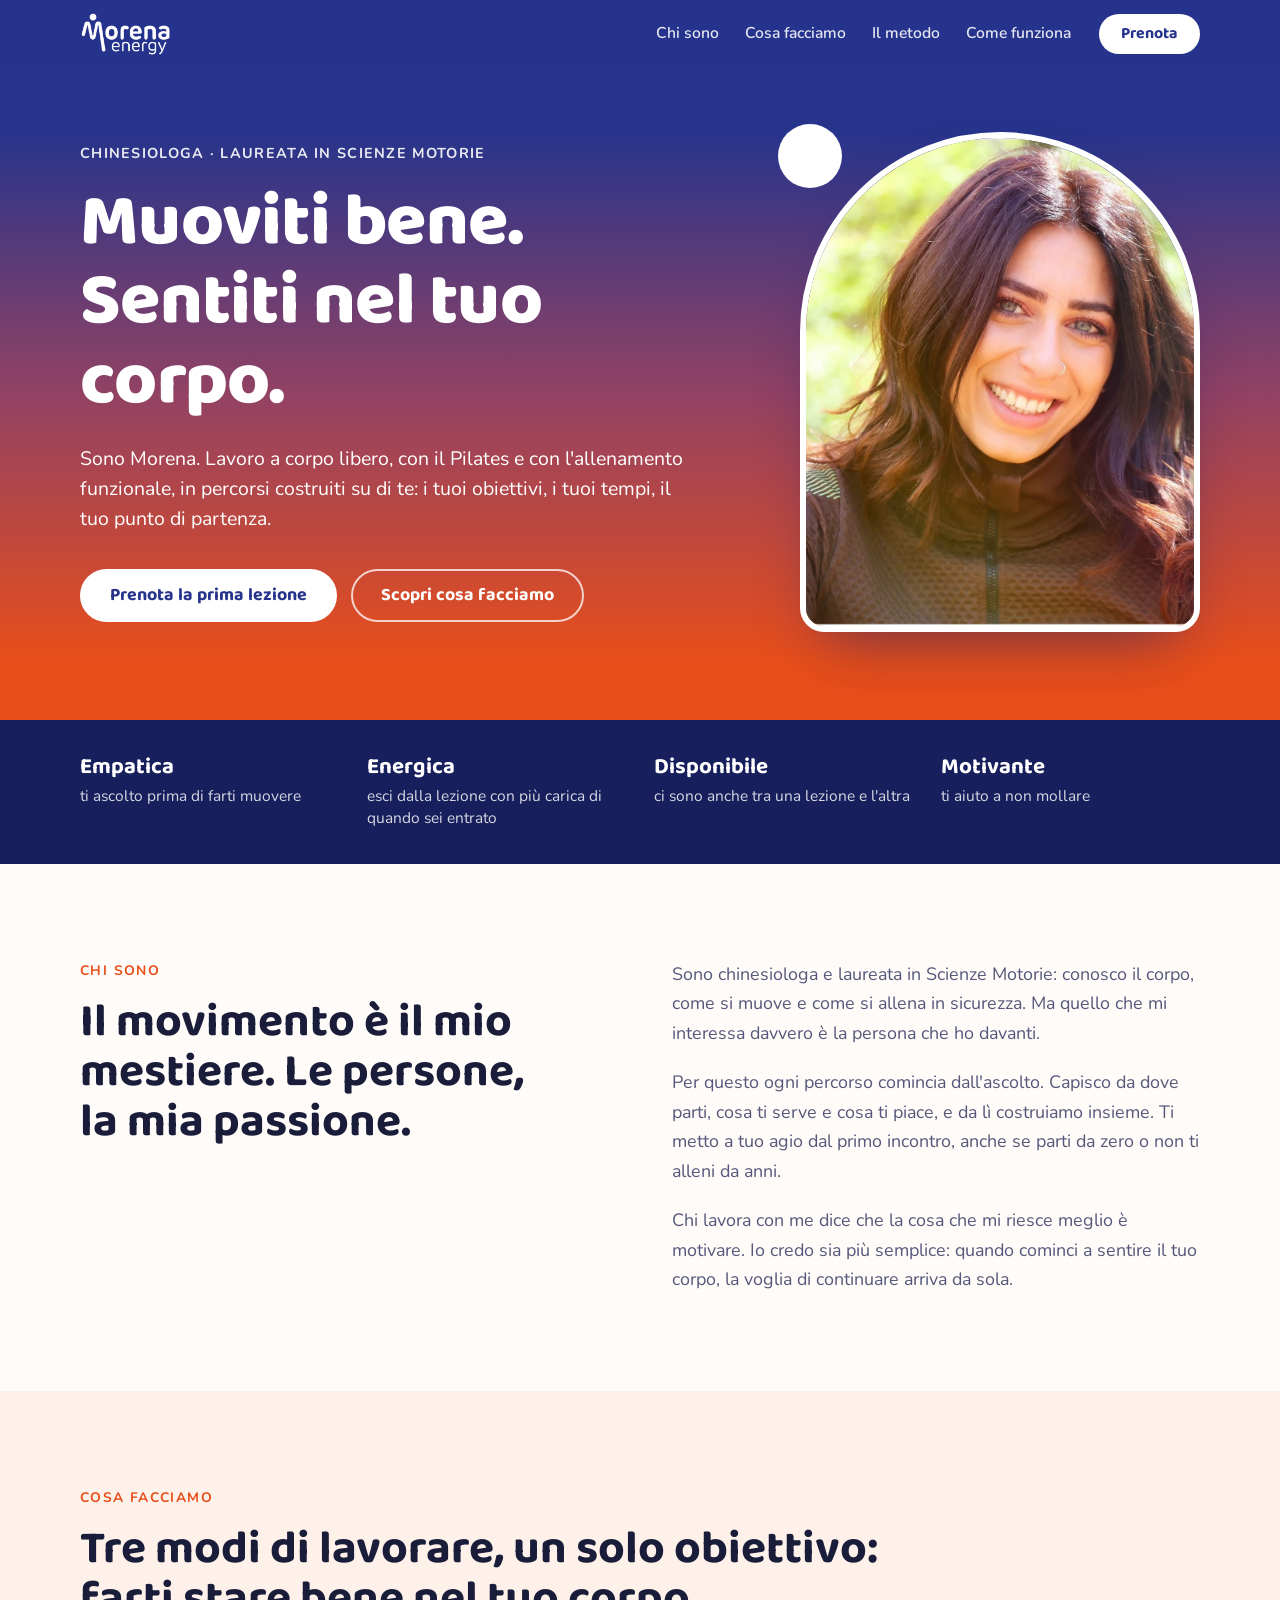
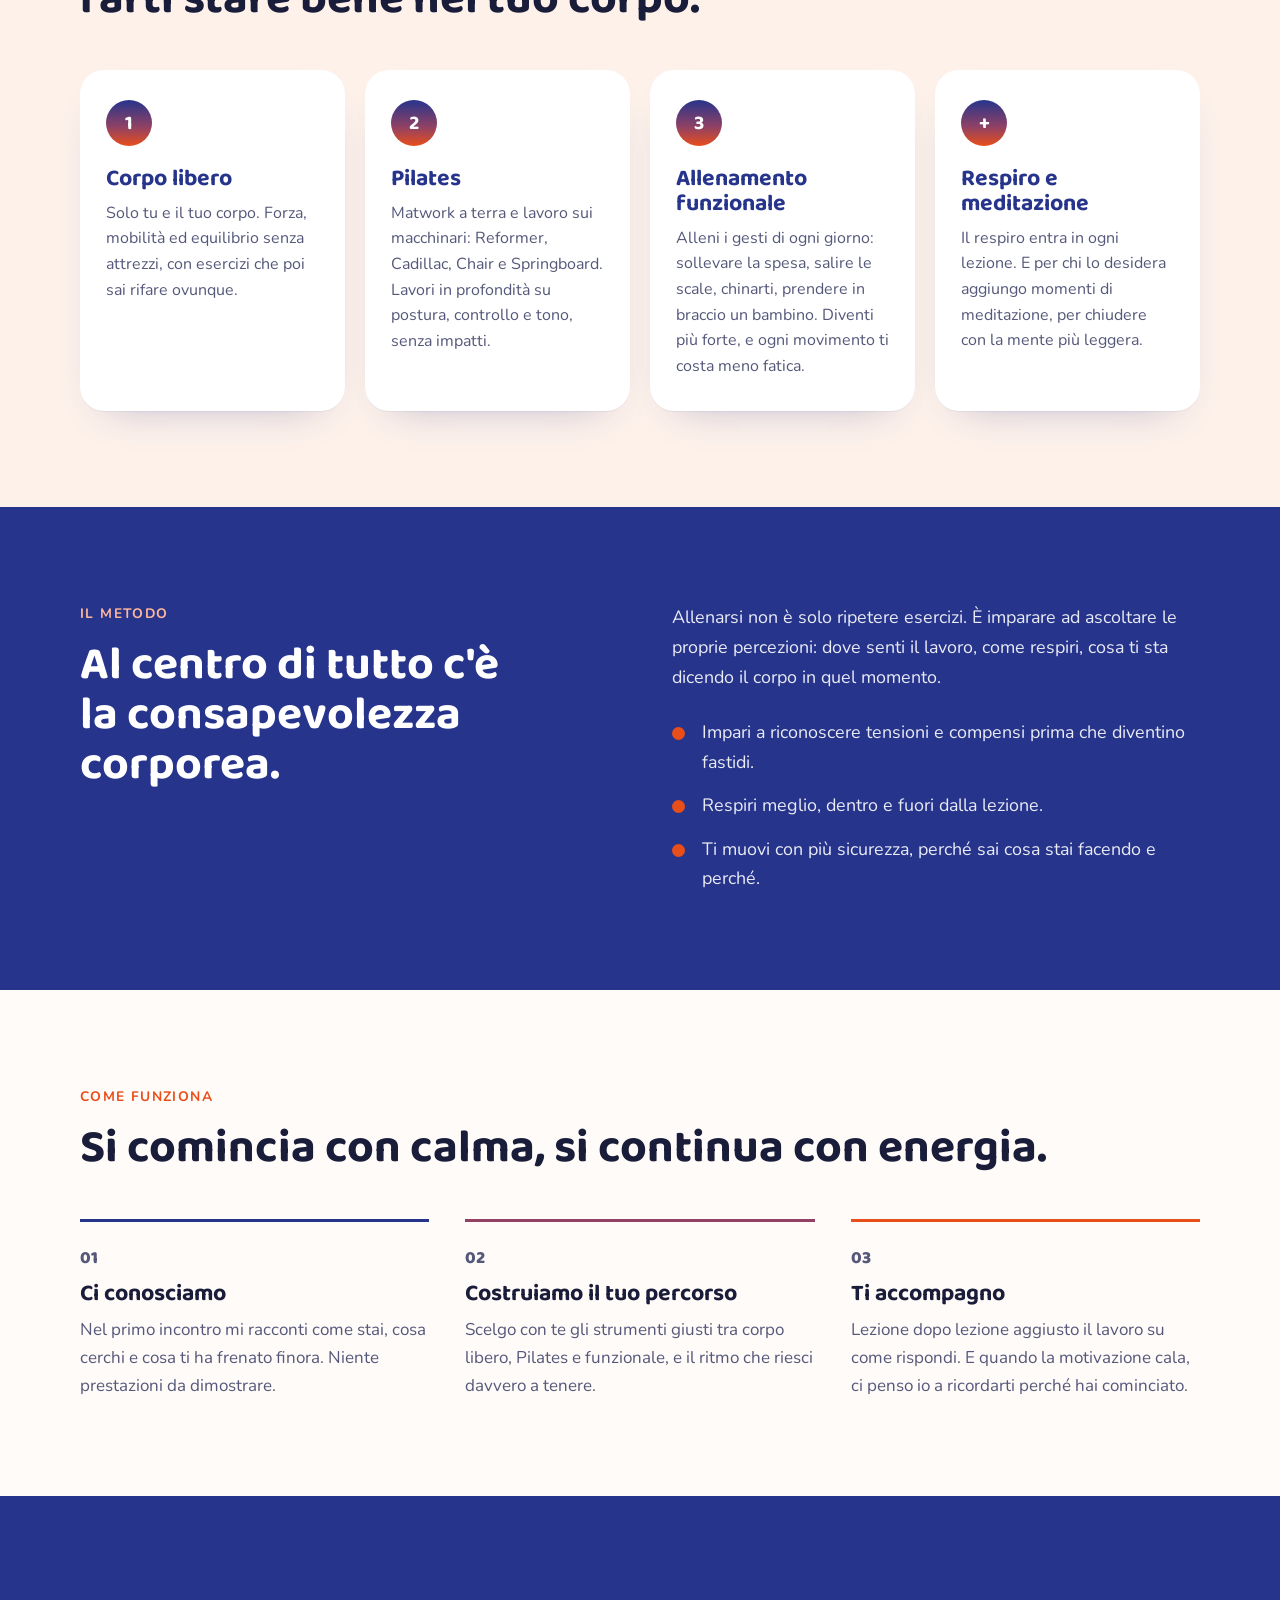
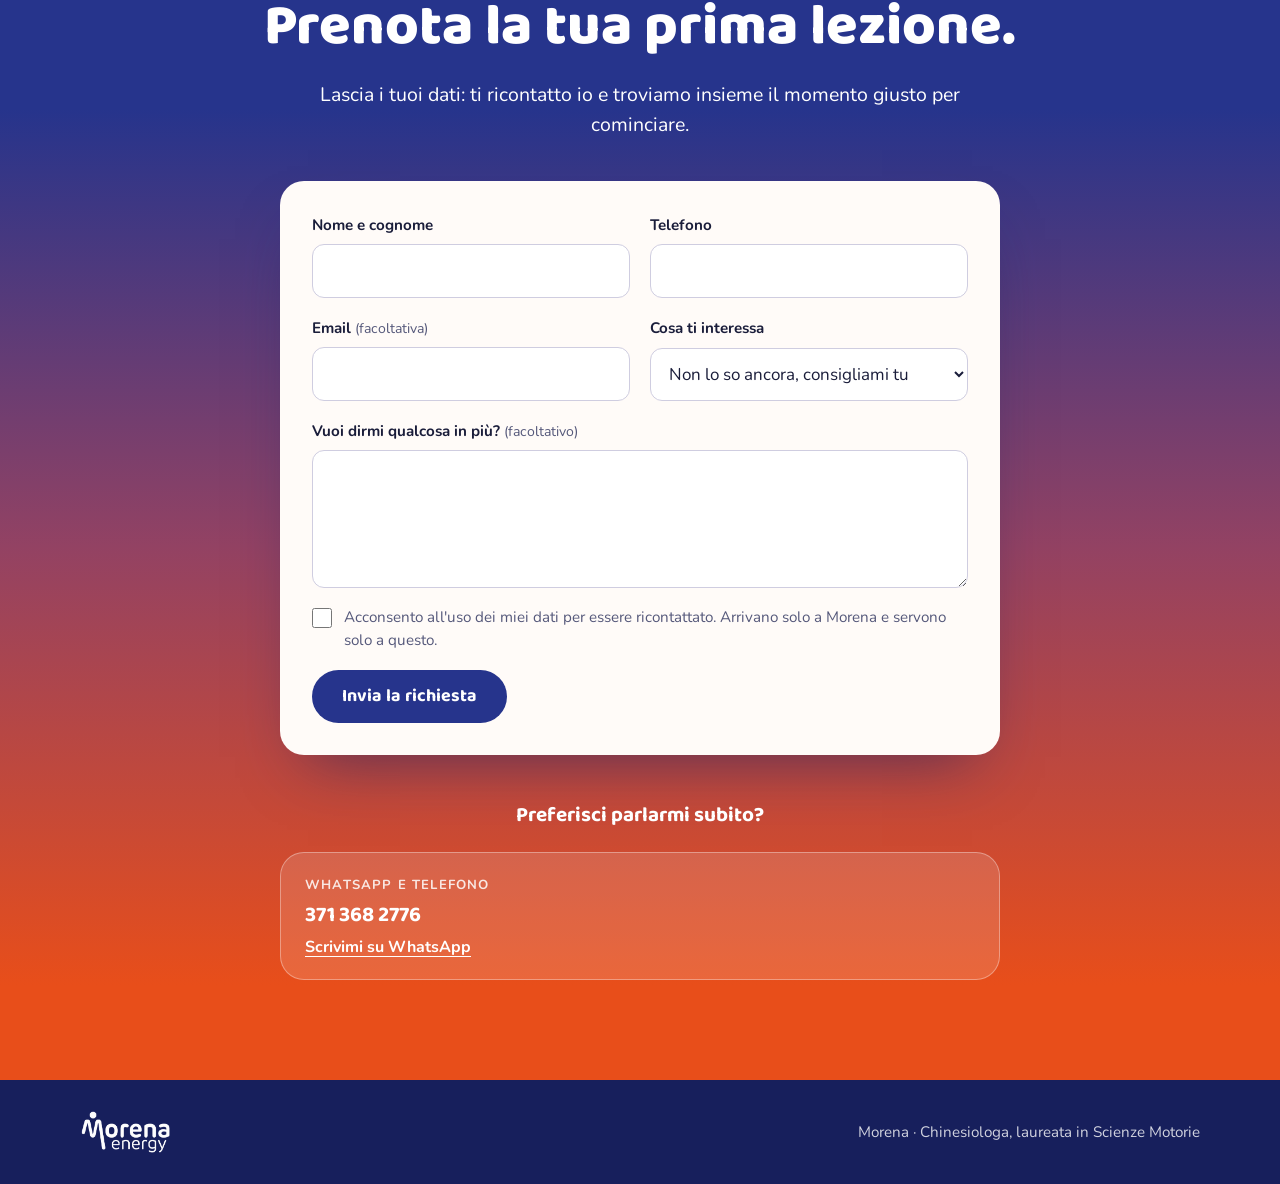
==== index.html @ 2fd93666 "Prima versione del sito Morena Energy Pagina unica con i colori del logo, modulo di contatto via For" ====
<!doctype html>
<html lang="it">
<head>
<meta charset="utf-8">
<meta name="viewport" content="width=device-width, initial-scale=1">
<title>Morena Energy · Chinesiologa: corpo libero, Pilates, funzionale</title>
<meta name="description" content="Morena, chinesiologa laureata in Scienze Motorie. Corpo libero, Pilates e allenamento funzionale in percorsi su misura, con al centro la consapevolezza corporea.">
<meta property="og:title" content="Morena Energy · Chinesiologa">
<meta property="og:description" content="Corpo libero, Pilates e allenamento funzionale. Percorsi costruiti su di te, con al centro la consapevolezza corporea.">
<meta property="og:image" content="https://davidemcb.github.io/morena-energy/img/logo-quadrato.jpg">
<meta property="og:url" content="https://davidemcb.github.io/morena-energy/">
<link rel="canonical" href="https://davidemcb.github.io/morena-energy/">
<meta property="og:type" content="website">
<meta name="theme-color" content="#26348C">
<link rel="icon" type="image/png" href="img/icona.png">
<link rel="apple-touch-icon" href="img/icona.png">
<link rel="preconnect" href="https://fonts.googleapis.com">
<link rel="preconnect" href="https://fonts.gstatic.com" crossorigin>
<link href="https://fonts.googleapis.com/css2?family=Baloo+2:wght@500;600;700;800&family=Nunito:wght@400;600;700&display=swap" rel="stylesheet">
<link rel="stylesheet" href="stile.css">
</head>
<body>

<header class="testata">
  <div class="contenitore testata-riga">
    <a href="#inizio" class="marchio" aria-label="Morena Energy, torna all'inizio">
      <img src="img/logo-bianco.png" alt="Morena Energy" width="642" height="309">
    </a>
    <nav class="menu" aria-label="Sezioni del sito">
      <a href="#chi-sono">Chi sono</a>
      <a href="#cosa-facciamo">Cosa facciamo</a>
      <a href="#consapevolezza">Il metodo</a>
      <a href="#come-funziona">Come funziona</a>
    </nav>
    <a href="#contatti" class="bottone bottone-chiaro bottone-piccolo">Prenota</a>
  </div>
</header>

<main id="inizio">

  <section class="apertura">
    <div class="contenitore apertura-griglia">
      <div class="apertura-testo">
        <p class="occhiello">Chinesiologa · Laureata in Scienze Motorie</p>
        <h1>Muoviti bene.<br>Sentiti nel tuo corpo.</h1>
        <p class="sommario">Sono Morena. Lavoro a corpo libero, con il Pilates e con l'allenamento funzionale, in percorsi costruiti su di te: i tuoi obiettivi, i tuoi tempi, il tuo punto di partenza.</p>
        <div class="azioni">
          <a href="#contatti" class="bottone bottone-chiaro">Prenota la prima lezione</a>
          <a href="#cosa-facciamo" class="bottone bottone-contorno">Scopri cosa facciamo</a>
        </div>
      </div>
      <div class="apertura-foto">
        <span class="pallino" aria-hidden="true"></span>
        <img src="img/morena.jpg" alt="Morena, chinesiologa, sorride all'aperto" width="1000" height="1258">
      </div>
    </div>
  </section>

  <section class="qualita" aria-label="Come lavora Morena">
    <div class="contenitore">
      <ul>
        <li><strong>Empatica</strong><span>ti ascolto prima di farti muovere</span></li>
        <li><strong>Energica</strong><span>esci dalla lezione con più carica di quando sei entrato</span></li>
        <li><strong>Disponibile</strong><span>ci sono anche tra una lezione e l'altra</span></li>
        <li><strong>Motivante</strong><span>ti aiuto a non mollare</span></li>
      </ul>
    </div>
  </section>

  <section class="sezione" id="chi-sono">
    <div class="contenitore due-colonne">
      <div>
        <p class="etichetta">Chi sono</p>
        <h2>Il movimento è il mio mestiere. Le persone, la mia passione.</h2>
      </div>
      <div class="prosa">
        <p>Sono chinesiologa e laureata in Scienze Motorie: conosco il corpo, come si muove e come si allena in sicurezza. Ma quello che mi interessa davvero è la persona che ho davanti.</p>
        <p>Per questo ogni percorso comincia dall'ascolto. Capisco da dove parti, cosa ti serve e cosa ti piace, e da lì costruiamo insieme. Ti metto a tuo agio dal primo incontro, anche se parti da zero o non ti alleni da anni.</p>
        <p>Chi lavora con me dice che la cosa che mi riesce meglio è motivare. Io credo sia più semplice: quando cominci a sentire il tuo corpo, la voglia di continuare arriva da sola.</p>
      </div>
    </div>
  </section>

  <section class="sezione sezione-tinta" id="cosa-facciamo">
    <div class="contenitore">
      <p class="etichetta">Cosa facciamo</p>
      <h2 class="titolo-stretto">Tre modi di lavorare, un solo obiettivo: farti stare bene nel tuo corpo.</h2>
      <div class="schede">
        <article class="scheda">
          <span class="numero" aria-hidden="true">1</span>
          <h3>Corpo libero</h3>
          <p>Solo tu e il tuo corpo. Forza, mobilità ed equilibrio senza attrezzi, con esercizi che poi sai rifare ovunque.</p>
        </article>
        <article class="scheda">
          <span class="numero" aria-hidden="true">2</span>
          <h3>Pilates</h3>
          <p>Matwork a terra e lavoro sui macchinari: Reformer, Cadillac, Chair e Springboard. Lavori in profondità su postura, controllo e tono, senza impatti.</p>
        </article>
        <article class="scheda">
          <span class="numero" aria-hidden="true">3</span>
          <h3>Allenamento funzionale</h3>
          <p>Alleni i gesti di ogni giorno: sollevare la spesa, salire le scale, chinarti, prendere in braccio un bambino. Diventi più forte, e ogni movimento ti costa meno fatica.</p>
        </article>
        <article class="scheda">
          <span class="numero" aria-hidden="true">+</span>
          <h3>Respiro e meditazione</h3>
          <p>Il respiro entra in ogni lezione. E per chi lo desidera aggiungo momenti di meditazione, per chiudere con la mente più leggera.</p>
        </article>
      </div>
    </div>
  </section>

  <section class="sezione sezione-blu" id="consapevolezza">
    <div class="contenitore due-colonne">
      <div>
        <p class="etichetta">Il metodo</p>
        <h2>Al centro di tutto c'è la consapevolezza corporea.</h2>
      </div>
      <div class="prosa">
        <p>Allenarsi non è solo ripetere esercizi. È imparare ad ascoltare le proprie percezioni: dove senti il lavoro, come respiri, cosa ti sta dicendo il corpo in quel momento.</p>
        <ul class="punti">
          <li>Impari a riconoscere tensioni e compensi prima che diventino fastidi.</li>
          <li>Respiri meglio, dentro e fuori dalla lezione.</li>
          <li>Ti muovi con più sicurezza, perché sai cosa stai facendo e perché.</li>
        </ul>
      </div>
    </div>
  </section>

  <section class="sezione" id="come-funziona">
    <div class="contenitore">
      <p class="etichetta">Come funziona</p>
      <h2 class="titolo-stretto">Si comincia con calma, si continua con energia.</h2>
      <ol class="passi">
        <li>
          <h3>Ci conosciamo</h3>
          <p>Nel primo incontro mi racconti come stai, cosa cerchi e cosa ti ha frenato finora. Niente prestazioni da dimostrare.</p>
        </li>
        <li>
          <h3>Costruiamo il tuo percorso</h3>
          <p>Scelgo con te gli strumenti giusti tra corpo libero, Pilates e funzionale, e il ritmo che riesci davvero a tenere.</p>
        </li>
        <li>
          <h3>Ti accompagno</h3>
          <p>Lezione dopo lezione aggiusto il lavoro su come rispondi. E quando la motivazione cala, ci penso io a ricordarti perché hai cominciato.</p>
        </li>
      </ol>
    </div>
  </section>

  <section class="chiusura" id="contatti">
    <div class="contenitore">
      <h2>Prenota la tua prima lezione.</h2>
      <p class="sommario">Lascia i tuoi dati: ti ricontatto io e troviamo insieme il momento giusto per cominciare.</p>

      <!-- Il modulo arriva per email a Morena tramite FormSubmit (formsubmit.co) -->
      <form class="modulo" id="modulo-contatto" action="https://formsubmit.co/morena.anastasi2.95@gmail.com" method="POST">
        <input type="hidden" name="_subject" value="Nuova richiesta dal sito Morena Energy">
        <input type="hidden" name="_template" value="table">
        <input type="text" name="_honey" id="campo-honey" tabindex="-1" autocomplete="off" hidden>
        <div class="campo">
          <label for="campo-nome">Nome e cognome</label>
          <input type="text" id="campo-nome" name="Nome" autocomplete="name" required>
        </div>
        <div class="campo">
          <label for="campo-telefono">Telefono</label>
          <input type="tel" id="campo-telefono" name="Telefono" autocomplete="tel" inputmode="tel" required>
        </div>
        <div class="campo">
          <label for="campo-email">Email <small>(facoltativa)</small></label>
          <input type="email" id="campo-email" name="email" autocomplete="email">
        </div>
        <div class="campo">
          <label for="campo-interesse">Cosa ti interessa</label>
          <select id="campo-interesse" name="Interesse">
            <option>Non lo so ancora, consigliami tu</option>
            <option>Corpo libero</option>
            <option>Pilates</option>
            <option>Allenamento funzionale</option>
            <option>Respiro e meditazione</option>
          </select>
        </div>
        <div class="campo campo-largo">
          <label for="campo-messaggio">Vuoi dirmi qualcosa in più? <small>(facoltativo)</small></label>
          <textarea id="campo-messaggio" name="Messaggio" rows="4"></textarea>
        </div>
        <label class="consenso campo-largo" for="campo-consenso">
          <input type="checkbox" id="campo-consenso" name="Consenso" value="Sì" required>
          <span>Acconsento all'uso dei miei dati per essere ricontattato. Arrivano solo a Morena e servono solo a questo.</span>
        </label>
        <div class="campo-largo modulo-invio">
          <button type="submit" class="bottone bottone-pieno" id="modulo-bottone">Invia la richiesta</button>
          <p class="modulo-esito" id="modulo-esito" role="status" aria-live="polite" hidden></p>
        </div>
      </form>

      <p class="oppure">Preferisci parlarmi subito?</p>
      <!-- DA COMPLETARE: quando c'è l'indirizzo di Morena, aggiungere qui una scheda "Dove" -->
      <div class="contatti">
        <div class="contatto">
          <span>WhatsApp e telefono</span>
          <a href="tel:+393713682776">371 368 2776</a>
          <a class="secondario" href="https://wa.me/393713682776" target="_blank" rel="noopener">Scrivimi su WhatsApp</a>
        </div>
      </div>
    </div>
  </section>

</main>

<footer class="piede">
  <div class="contenitore piede-riga">
    <img src="img/logo-bianco.png" alt="Morena Energy" width="642" height="309">
    <p>Morena · Chinesiologa, laureata in Scienze Motorie</p>
  </div>
</footer>

<script>
// Invio del modulo senza lasciare la pagina; se lo script non parte, il modulo si invia comunque in modo classico
(function () {
  var modulo = document.getElementById("modulo-contatto");
  if (!modulo) return;
  var bottone = document.getElementById("modulo-bottone");
  var esito = document.getElementById("modulo-esito");

  function mostra(testo, errore) {
    esito.textContent = testo;
    esito.classList.toggle("errore", !!errore);
    esito.hidden = false;
  }

  modulo.addEventListener("submit", function (evento) {
    evento.preventDefault();
    var indirizzo = modulo.getAttribute("action");
    if (!indirizzo) {
      mostra("Questa è un'anteprima: l'invio funziona solo sul sito pubblicato.", true);
      return;
    }
    var dati = {};
    new FormData(modulo).forEach(function (valore, chiave) { dati[chiave] = valore; });
    bottone.disabled = true;
    bottone.textContent = "Invio in corso…";
    fetch(indirizzo.replace("formsubmit.co/", "formsubmit.co/ajax/"), {
      method: "POST",
      headers: { "Content-Type": "application/json", "Accept": "application/json" },
      body: JSON.stringify(dati)
    })
      .then(function (risposta) { return risposta.json(); })
      .then(function (risposta) {
        if (String(risposta.success) !== "true") throw new Error(risposta.message || "invio rifiutato");
        modulo.reset();
        mostra("Richiesta inviata. Ti ricontatto io al più presto.");
      })
      .catch(function (errore) {
        console.warn("Modulo non inviato:", errore && errore.message);
        mostra("Invio non riuscito. Riprova tra poco, oppure scrivimi su WhatsApp al 371 368 2776.", true);
      })
      .then(function () {
        bottone.disabled = false;
        bottone.textContent = "Invia la richiesta";
      });
  });
})();
</script>

</body>
</html>
---- stile.css ----
/* Colori presi dal logo Morena Energy: blu in alto, arancio in basso */
:root {
  --blu: #26348C;
  --blu-scuro: #171F5C;
  --prugna: #934263;
  --arancio: #E84E1A;
  --inchiostro: #1A1D3A;
  --grigio: #55587A;
  --carta: #FFFBF8;
  --tinta: #FDF1EA;
  --bordo: #CFCDE0;
  --successo: #1B6B45;
  --errore: #B3261E;
  --sfumatura: linear-gradient(180deg, var(--blu) 0%, var(--blu) 18%, var(--prugna) 55%, var(--arancio) 92%);
  --titoli: "Baloo 2", "Nunito", system-ui, sans-serif;
  --testo: "Nunito", system-ui, -apple-system, "Segoe UI", sans-serif;
  --raggio: 24px;
}

*, *::before, *::after { box-sizing: border-box; }

html { scroll-behavior: smooth; scroll-padding-top: 84px; }

body {
  margin: 0;
  background: var(--carta);
  color: var(--inchiostro);
  font-family: var(--testo);
  font-size: 1.0625rem;
  line-height: 1.65;
  -webkit-font-smoothing: antialiased;
}

img { max-width: 100%; height: auto; display: block; }

h1, h2, h3 {
  font-family: var(--titoli);
  line-height: 1.08;
  margin: 0;
  text-wrap: balance;
}

h1 { font-size: clamp(2.6rem, 6.4vw, 4.6rem); font-weight: 800; letter-spacing: -0.01em; }
h2 { font-size: clamp(1.9rem, 4vw, 2.9rem); font-weight: 700; }
h3 { font-size: 1.45rem; font-weight: 700; }

p { margin: 0 0 1.1em; }
p:last-child { margin-bottom: 0; }

.contenitore { width: min(1120px, 100% - 40px); margin-inline: auto; }

/* Testata */
.testata {
  position: fixed;
  inset: 0 0 auto 0;
  z-index: 10;
  background: rgba(38, 52, 140, 0.92);
  backdrop-filter: blur(10px);
}
.testata-riga { display: flex; align-items: center; gap: 28px; height: 68px; }
.marchio img { height: 44px; width: auto; }
.menu { display: flex; gap: 26px; margin-left: auto; }
.menu a {
  color: #fff;
  text-decoration: none;
  font-weight: 600;
  font-size: 0.98rem;
  opacity: 0.88;
}
.menu a:hover { opacity: 1; text-decoration: underline; text-underline-offset: 6px; }

/* Bottoni */
.bottone {
  display: inline-block;
  padding: 14px 28px;
  border-radius: 999px;
  font-family: var(--titoli);
  font-weight: 700;
  font-size: 1.12rem;
  line-height: 1.2;
  text-decoration: none;
  border: 2px solid transparent;
  transition: transform 0.15s ease, background 0.15s ease, color 0.15s ease;
}
.bottone:hover { transform: translateY(-2px); }
.bottone-chiaro { background: #fff; color: var(--blu); }
.bottone-chiaro:hover { background: var(--tinta); }
.bottone-contorno { border-color: rgba(255, 255, 255, 0.75); color: #fff; }
.bottone-contorno:hover { background: rgba(255, 255, 255, 0.14); }
.bottone-piccolo { padding: 8px 20px; font-size: 1rem; }
a:focus-visible { outline: 3px solid #fff; outline-offset: 3px; border-radius: 6px; }
.bottone:focus-visible { border-radius: 999px; }

/* Apertura: la stessa sfumatura del logo */
.apertura {
  background: var(--sfumatura);
  color: #fff;
  padding: 132px 0 88px;
}
.apertura-griglia {
  display: grid;
  grid-template-columns: 1.15fr 0.85fr;
  gap: 56px;
  align-items: center;
}
.occhiello {
  font-weight: 700;
  font-size: 0.9rem;
  letter-spacing: 0.09em;
  text-transform: uppercase;
  opacity: 0.9;
  margin-bottom: 18px;
}
.sommario { font-size: 1.22rem; line-height: 1.55; max-width: 34em; margin-top: 22px; }
.azioni { display: flex; flex-wrap: wrap; gap: 14px; margin-top: 34px; }

.apertura-foto { position: relative; justify-self: end; width: min(100%, 400px); }
.apertura-foto img {
  border-radius: 200px 200px var(--raggio) var(--raggio);
  border: 6px solid #fff;
  aspect-ratio: 4 / 5;
  object-fit: cover;
  box-shadow: 0 30px 60px -24px rgba(23, 31, 92, 0.55);
}
/* Il pallino bianco riprende la "testa" della M nel logo */
.pallino {
  position: absolute;
  top: -8px;
  left: -22px;
  width: 64px;
  height: 64px;
  border-radius: 50%;
  background: #fff;
}

/* Fascia delle qualità */
.qualita { background: var(--blu-scuro); color: #fff; padding: 34px 0; }
.qualita ul {
  list-style: none;
  margin: 0;
  padding: 0;
  display: grid;
  grid-template-columns: repeat(4, 1fr);
  gap: 28px;
}
.qualita strong {
  display: block;
  font-family: var(--titoli);
  font-size: 1.4rem;
  font-weight: 700;
  line-height: 1.2;
}
.qualita span { display: block; font-size: 0.97rem; line-height: 1.45; opacity: 0.82; margin-top: 4px; }

/* Sezioni */
.sezione { padding: 96px 0; }
.sezione-tinta { background: var(--tinta); }
.sezione-blu { background: var(--blu); color: #fff; }

.etichetta {
  font-weight: 700;
  font-size: 0.86rem;
  letter-spacing: 0.1em;
  text-transform: uppercase;
  color: var(--arancio);
  margin-bottom: 14px;
}
.sezione-blu .etichetta { color: #FFB79A; }

.due-colonne { display: grid; grid-template-columns: 1fr 1fr; gap: 64px; align-items: start; }
.titolo-stretto { max-width: 21em; }
.prosa { color: var(--grigio); font-size: 1.12rem; }
.sezione-blu .prosa { color: rgba(255, 255, 255, 0.9); }

.punti { list-style: none; margin: 26px 0 0; padding: 0; display: grid; gap: 14px; }
.punti li { position: relative; padding-left: 30px; }
.punti li::before {
  content: "";
  position: absolute;
  left: 0;
  top: 0.5em;
  width: 13px;
  height: 13px;
  border-radius: 50%;
  background: var(--arancio);
}

/* Schede dei servizi */
.schede {
  display: grid;
  grid-template-columns: repeat(4, 1fr);
  gap: 20px;
  margin-top: 46px;
}
.scheda {
  background: #fff;
  border-radius: var(--raggio);
  padding: 30px 26px 32px;
  box-shadow: 0 1px 0 rgba(38, 52, 140, 0.06), 0 18px 40px -28px rgba(38, 52, 140, 0.4);
}
.scheda .numero {
  display: grid;
  place-items: center;
  width: 46px;
  height: 46px;
  border-radius: 50%;
  background: linear-gradient(180deg, var(--blu), var(--prugna) 60%, var(--arancio));
  color: #fff;
  font-family: var(--titoli);
  font-weight: 700;
  font-size: 1.25rem;
  line-height: 1;
  margin-bottom: 20px;
}
.scheda h3 { color: var(--blu); margin-bottom: 10px; }
.scheda p { color: var(--grigio); font-size: 1rem; line-height: 1.6; }

/* Passi */
.passi {
  list-style: none;
  counter-reset: passo;
  margin: 46px 0 0;
  padding: 0;
  display: grid;
  grid-template-columns: repeat(3, 1fr);
  gap: 36px;
}
.passi li { counter-increment: passo; border-top: 3px solid var(--blu); padding-top: 22px; }
.passi li:nth-child(2) { border-color: var(--prugna); }
.passi li:nth-child(3) { border-color: var(--arancio); }
.passi li::before {
  content: "0" counter(passo);
  display: block;
  font-family: var(--titoli);
  font-weight: 800;
  font-size: 1.1rem;
  color: var(--grigio);
  margin-bottom: 8px;
}
.passi h3 { margin-bottom: 10px; }
.passi p { color: var(--grigio); }

/* Chiusura e contatti */
.chiusura {
  background: var(--sfumatura);
  color: #fff;
  padding: 100px 0;
  text-align: center;
}
.chiusura h2 { font-size: clamp(2.2rem, 5vw, 3.6rem); font-weight: 800; }
.chiusura .sommario { margin-inline: auto; }
/* Modulo di contatto */
.modulo {
  display: grid;
  grid-template-columns: 1fr 1fr;
  gap: 18px 20px;
  width: min(100%, 720px);
  margin: 40px auto 0;
  padding: 32px;
  background: var(--carta);
  color: var(--inchiostro);
  border-radius: var(--raggio);
  text-align: left;
  box-shadow: 0 30px 60px -28px rgba(23, 31, 92, 0.6);
}
.campo { display: grid; gap: 6px; min-width: 0; }
.campo-largo { grid-column: 1 / -1; }
.campo label { font-weight: 700; font-size: 0.95rem; }
.campo small { font-weight: 400; color: var(--grigio); font-size: 0.88rem; }
.campo input, .campo select, .campo textarea {
  width: 100%;
  font: inherit;
  color: var(--inchiostro);
  background: #fff;
  border: 1.5px solid var(--bordo);
  border-radius: 12px;
  padding: 12px 14px;
}
.campo textarea { resize: vertical; min-height: 110px; }
.campo input:focus-visible, .campo select:focus-visible, .campo textarea:focus-visible, .consenso input:focus-visible {
  outline: 3px solid var(--blu);
  outline-offset: 1px;
  border-color: var(--blu);
}
.consenso {
  display: flex;
  gap: 12px;
  align-items: flex-start;
  font-size: 0.95rem;
  line-height: 1.5;
  color: var(--grigio);
}
.consenso input { width: 20px; height: 20px; margin: 2px 0 0; flex: none; accent-color: var(--blu); }
.modulo-invio { display: flex; flex-wrap: wrap; align-items: center; gap: 14px 20px; }
.bottone-pieno { background: var(--blu); color: #fff; cursor: pointer; }
.bottone-pieno:hover { background: var(--blu-scuro); }
.bottone-pieno:disabled { opacity: 0.65; cursor: default; transform: none; }
.bottone-pieno:focus-visible { outline: 3px solid var(--arancio); outline-offset: 3px; }
.modulo-esito { margin: 0; font-weight: 700; color: var(--successo); flex: 1 1 240px; }
.modulo-esito.errore { color: var(--errore); }

.oppure { margin: 44px 0 0; font-family: var(--titoli); font-weight: 700; font-size: 1.3rem; }

.contatti {
  display: grid;
  grid-template-columns: repeat(auto-fit, minmax(240px, 1fr));
  gap: 18px;
  width: min(100%, 720px);
  margin: 18px auto 0;
  text-align: left;
}
.contatto {
  background: rgba(255, 255, 255, 0.14);
  border: 1px solid rgba(255, 255, 255, 0.35);
  border-radius: var(--raggio);
  padding: 22px 24px;
}
.contatto span {
  display: block;
  font-size: 0.82rem;
  font-weight: 700;
  letter-spacing: 0.09em;
  text-transform: uppercase;
  opacity: 0.85;
  margin-bottom: 6px;
}
.contatto strong, .contatto a {
  font-family: var(--titoli);
  font-size: 1.35rem;
  font-weight: 700;
  line-height: 1.25;
  color: #fff;
  overflow-wrap: anywhere;
}
.contatto a { display: block; text-decoration: none; }
.contatto a:hover { text-decoration: underline; text-underline-offset: 5px; }
.contatto a.secondario {
  font-family: var(--testo);
  font-size: 1rem;
  text-decoration: underline;
  text-underline-offset: 4px;
  margin-top: 8px;
}
.da-inserire { opacity: 0.7; font-style: italic; }

/* Piede */
.piede { background: var(--blu-scuro); color: rgba(255, 255, 255, 0.8); padding: 30px 0; font-size: 0.95rem; }
.piede-riga { display: flex; align-items: center; justify-content: space-between; gap: 20px; flex-wrap: wrap; }
.piede img { height: 44px; width: auto; }

/* Schermi medi e piccoli */
@media (max-width: 960px) {
  .schede { grid-template-columns: repeat(2, 1fr); }
  .qualita ul { grid-template-columns: repeat(2, 1fr); }
  .menu { display: none; }
  .testata-riga { justify-content: space-between; }
}

@media (max-width: 760px) {
  .apertura { padding: 108px 0 64px; }
  .apertura-griglia, .due-colonne { grid-template-columns: 1fr; gap: 36px; }
  .apertura-foto { justify-self: center; width: min(78%, 340px); }
  .pallino { width: 48px; height: 48px; left: -14px; }
  .sezione { padding: 68px 0; }
  .schede, .passi, .contatti, .modulo { grid-template-columns: 1fr; }
  .modulo { padding: 24px 20px; }
  .passi { gap: 28px; }
  .chiusura { padding: 76px 0; }
  .sommario { font-size: 1.12rem; }
}

@media (max-width: 420px) {
  .qualita ul { grid-template-columns: 1fr; gap: 18px; }
  .bottone { width: 100%; text-align: center; }
  .bottone-piccolo { width: auto; }
}

@media (prefers-reduced-motion: reduce) {
  html { scroll-behavior: auto; }
  .bottone { transition: none; }
}
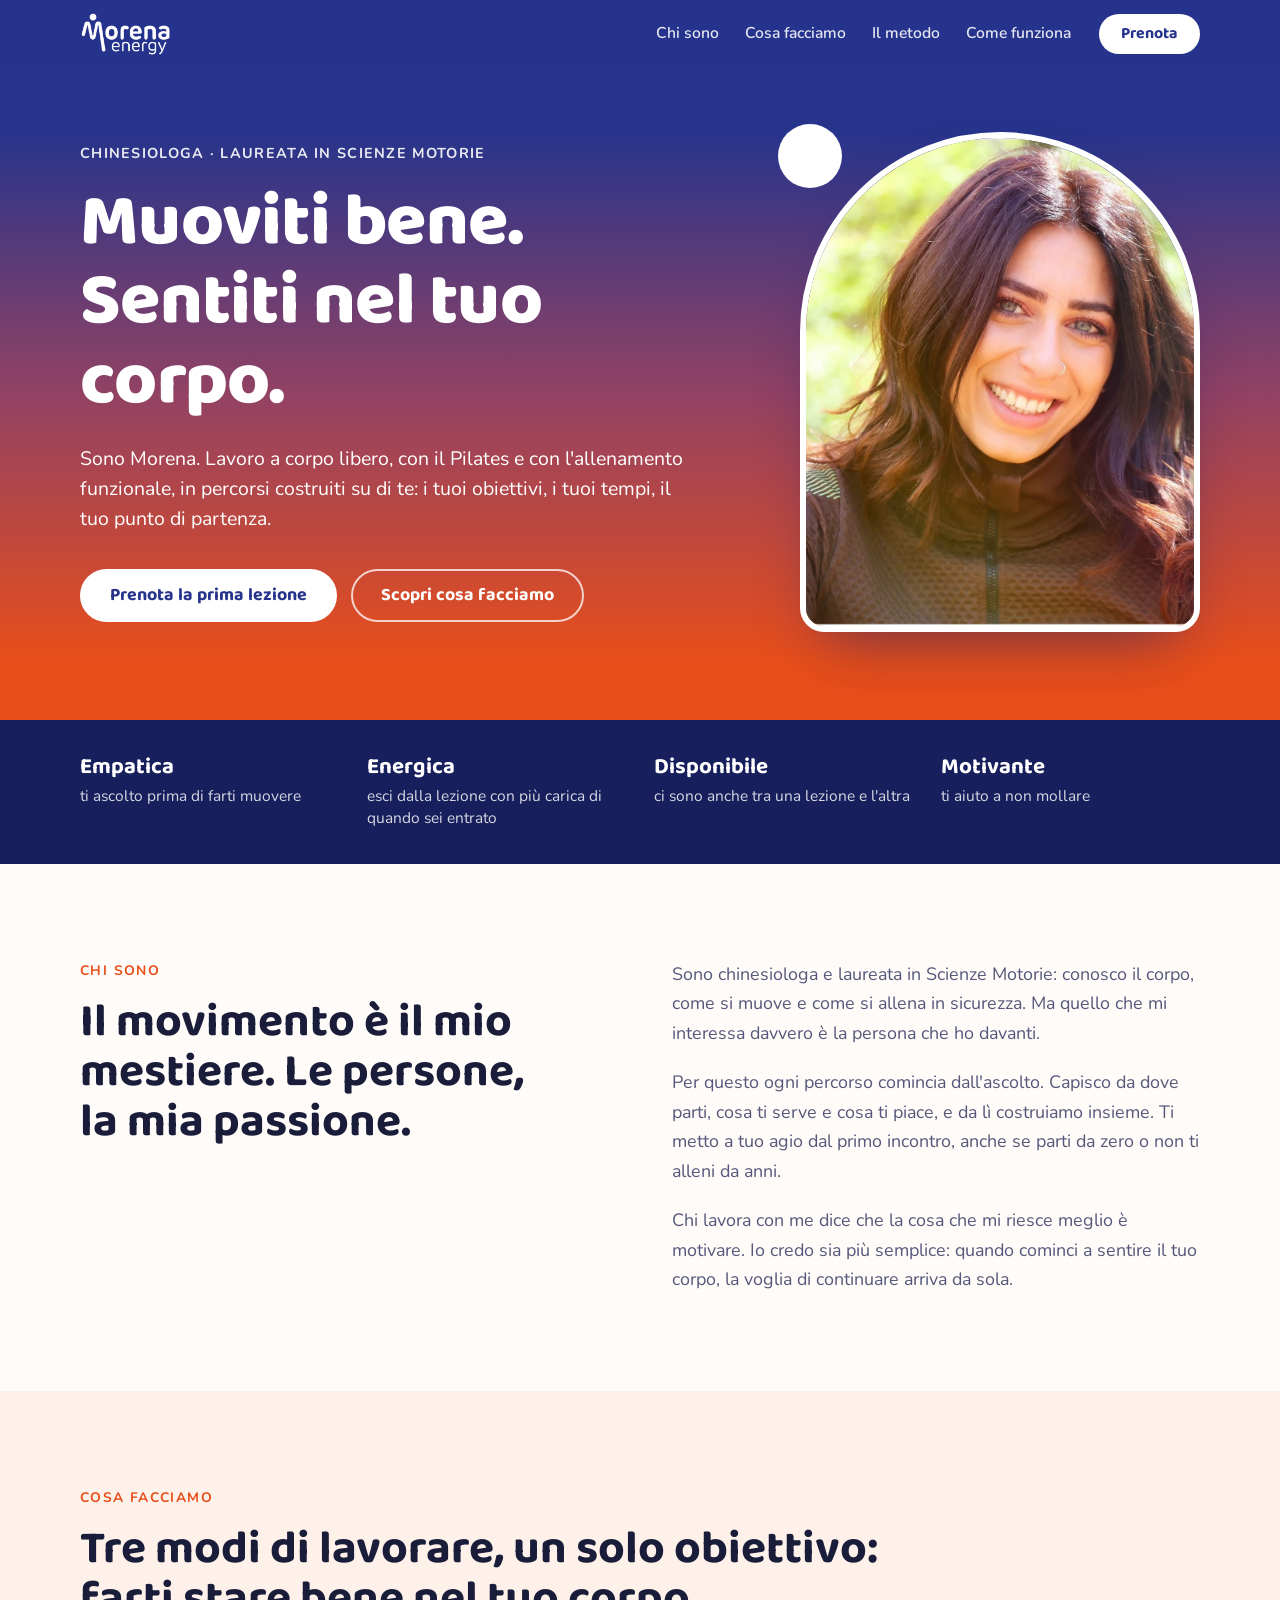
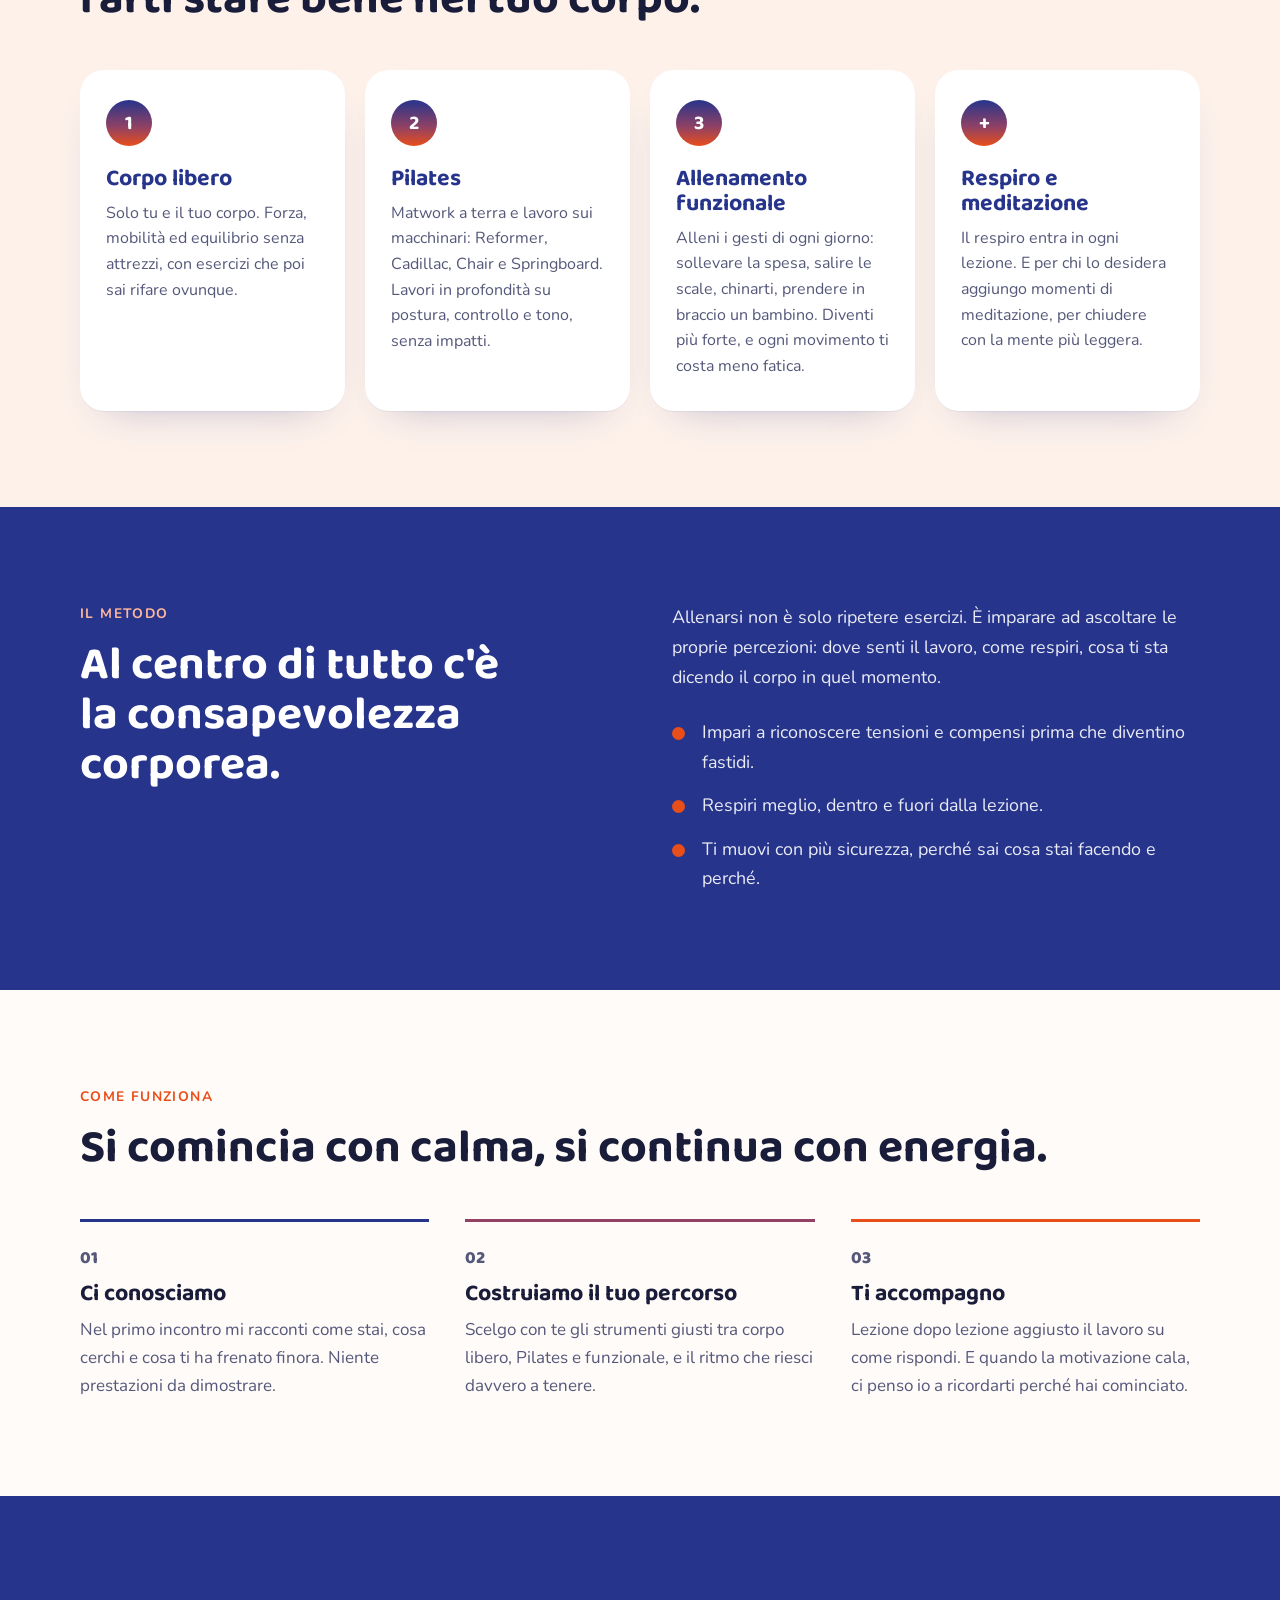
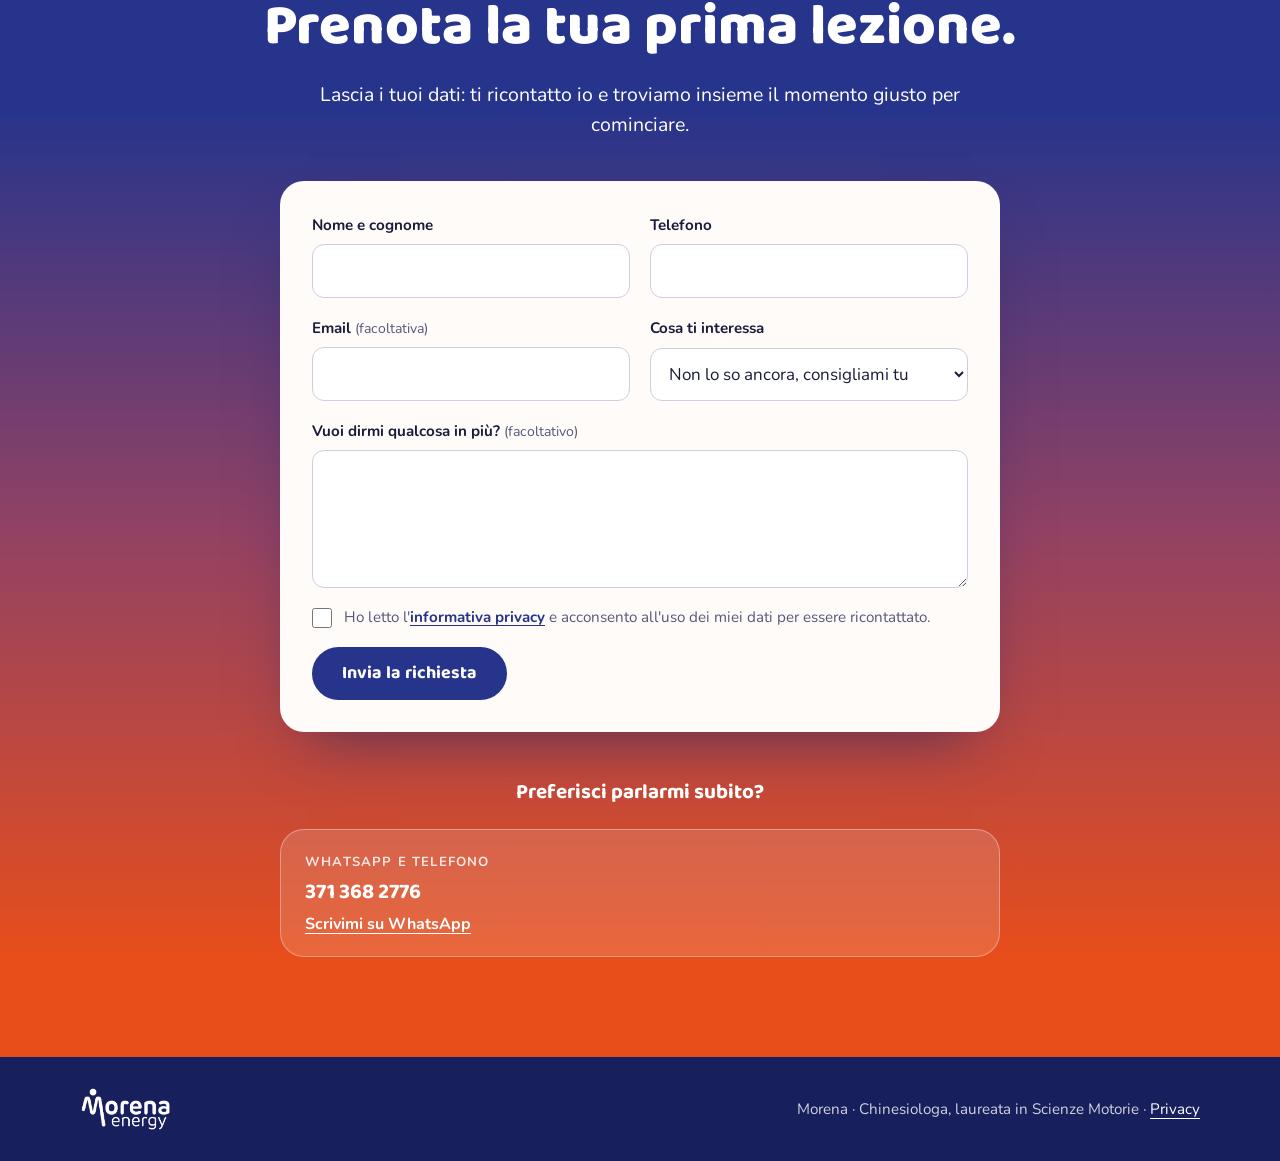
==== commit 30fdb53e: "Aggiungi informativa privacy e collegala al consenso del modulo Co-Authored-By: Claude Fable 5.1 <no" ====
--- a/index.html
+++ b/index.html
@@ -186,7 +186,7 @@
         </div>
         <label class="consenso campo-largo" for="campo-consenso">
           <input type="checkbox" id="campo-consenso" name="Consenso" value="Sì" required>
-          <span>Acconsento all'uso dei miei dati per essere ricontattato. Arrivano solo a Morena e servono solo a questo.</span>
+          <span>Ho letto l'<a href="privacy.html">informativa privacy</a> e acconsento all'uso dei miei dati per essere ricontattato.</span>
         </label>
         <div class="campo-largo modulo-invio">
           <button type="submit" class="bottone bottone-pieno" id="modulo-bottone">Invia la richiesta</button>
@@ -211,7 +211,7 @@
 <footer class="piede">
   <div class="contenitore piede-riga">
     <img src="img/logo-bianco.png" alt="Morena Energy" width="642" height="309">
-    <p>Morena · Chinesiologa, laureata in Scienze Motorie</p>
+    <p>Morena · Chinesiologa, laureata in Scienze Motorie · <a href="privacy.html">Privacy</a></p>
   </div>
 </footer>
 
--- a/stile.css
+++ b/stile.css
@@ -347,6 +347,19 @@
 .piede { background: var(--blu-scuro); color: rgba(255, 255, 255, 0.8); padding: 30px 0; font-size: 0.95rem; }
 .piede-riga { display: flex; align-items: center; justify-content: space-between; gap: 20px; flex-wrap: wrap; }
 .piede img { height: 44px; width: auto; }
+.piede a { color: #fff; text-underline-offset: 4px; }
+.consenso a { color: var(--blu); font-weight: 700; text-underline-offset: 3px; }
+.consenso a:focus-visible { outline: 3px solid var(--blu); }
+
+/* Pagine di solo testo (informativa privacy) */
+.pagina-testo { padding: 128px 0 88px; }
+.pagina-testo .contenitore { max-width: 720px; }
+.pagina-testo h1 { font-size: clamp(2.1rem, 5vw, 3rem); color: var(--blu); }
+.pagina-testo h2 { font-size: 1.5rem; color: var(--blu); margin: 2em 0 0.5em; }
+.pagina-testo .aggiornamento { color: var(--grigio); font-size: 0.95rem; margin: 10px 0 28px; }
+.pagina-testo ul { padding-left: 1.2em; margin: 0 0 1.1em; display: grid; gap: 10px; }
+.pagina-testo a { color: var(--blu); font-weight: 700; text-underline-offset: 3px; }
+.pagina-testo a:focus-visible { outline: 3px solid var(--blu); }
 
 /* Schermi medi e piccoli */
 @media (max-width: 960px) {
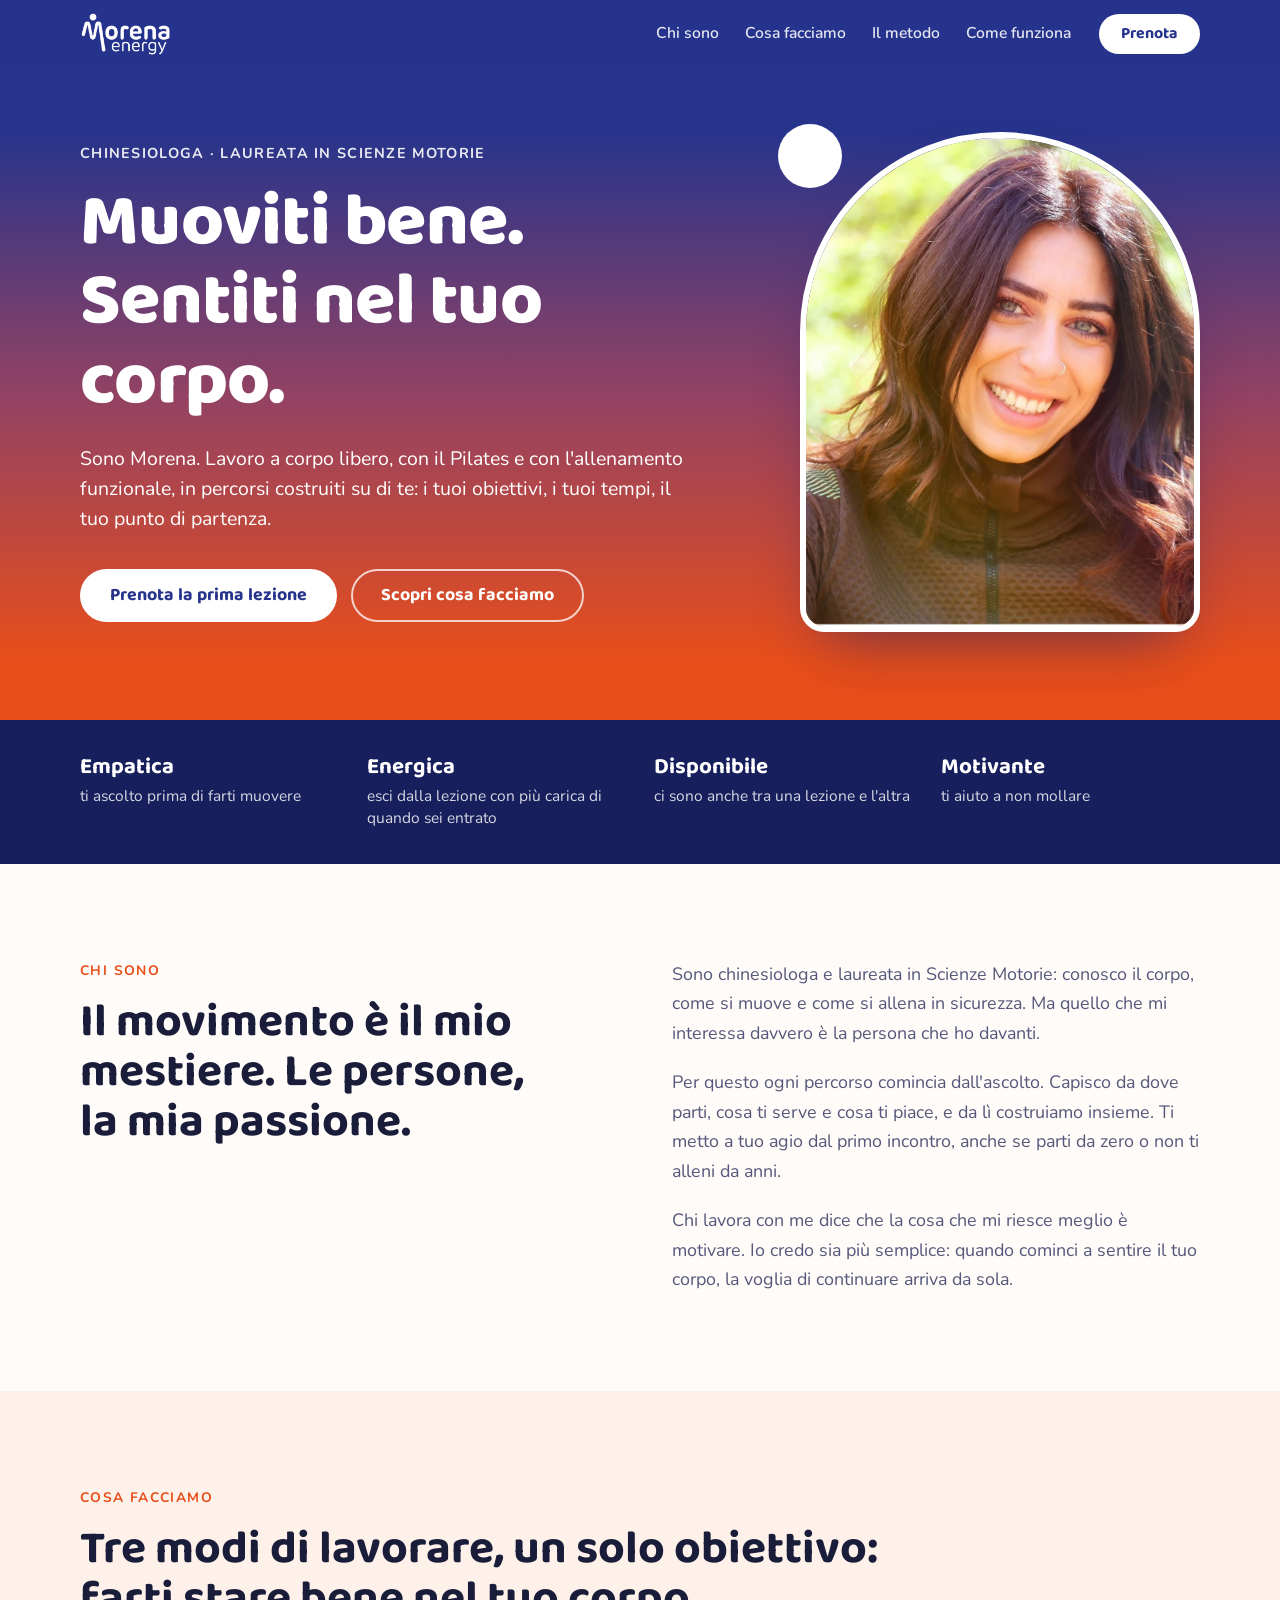
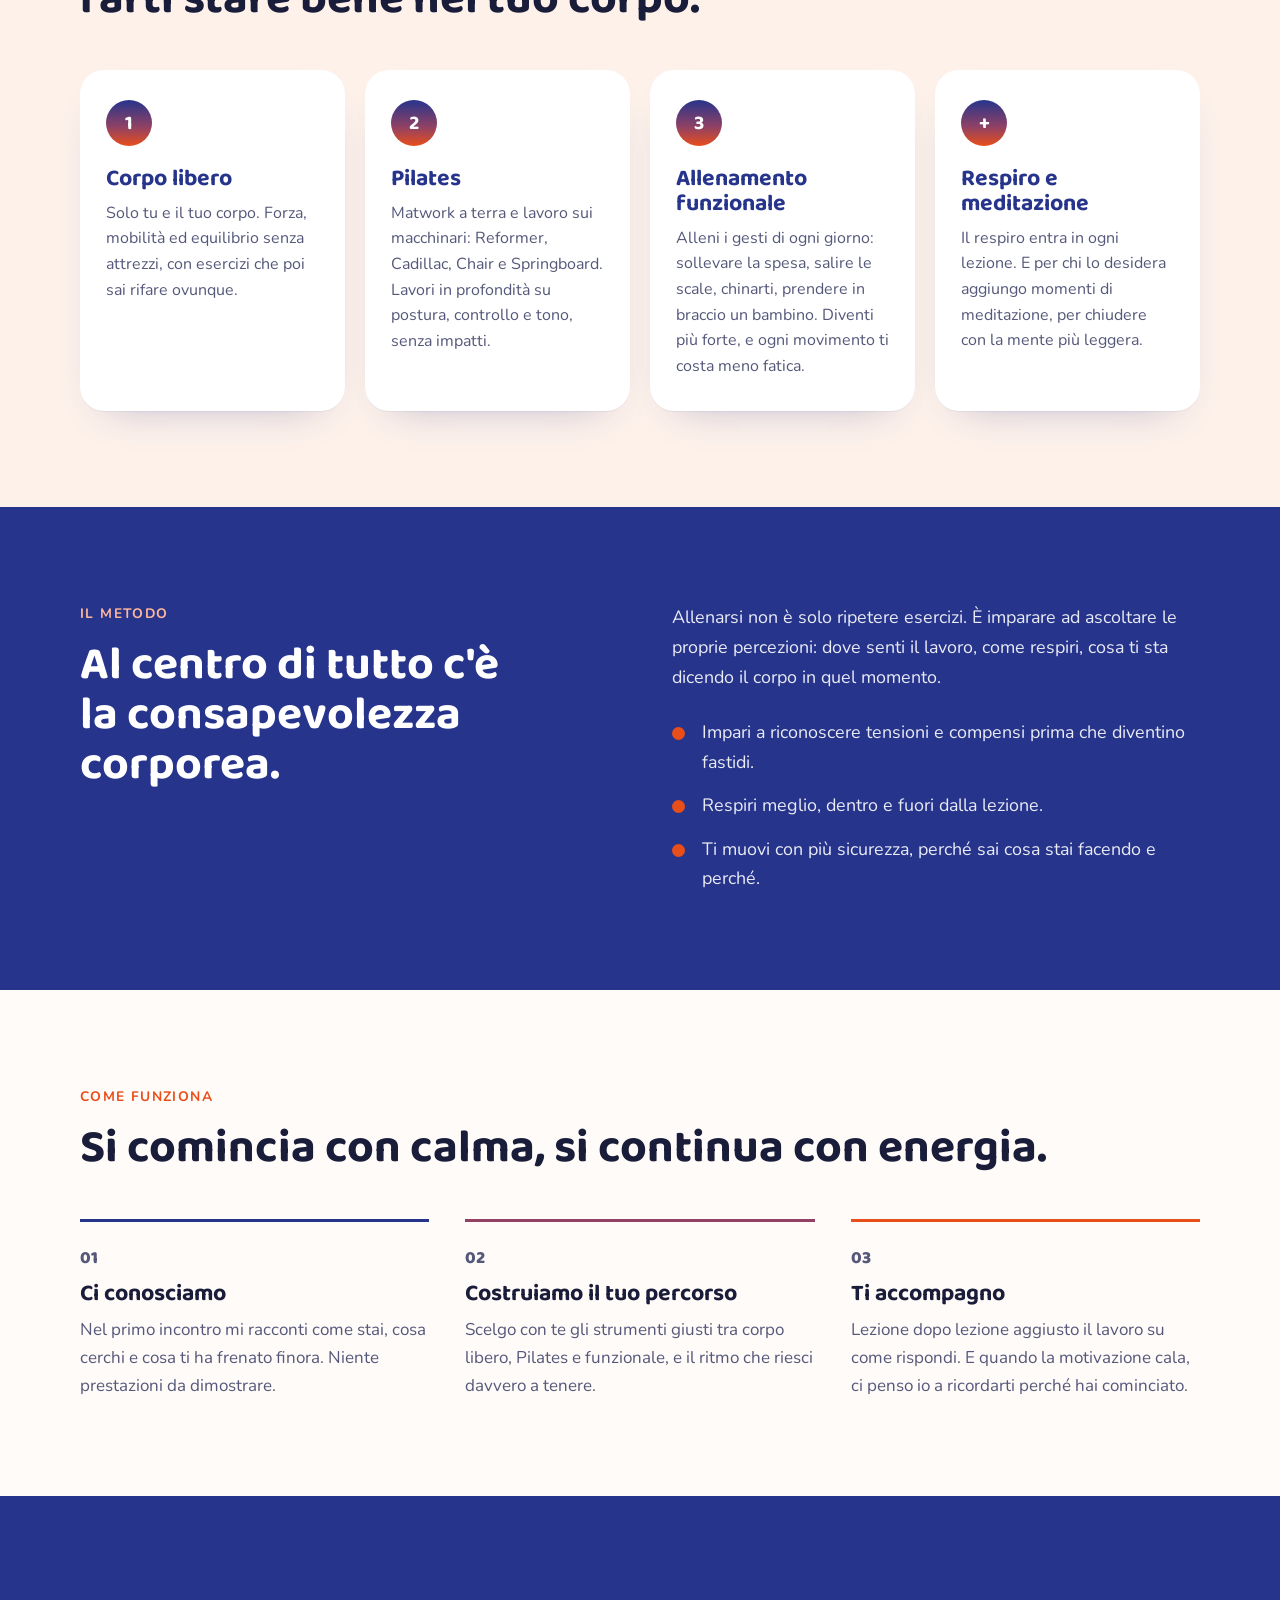
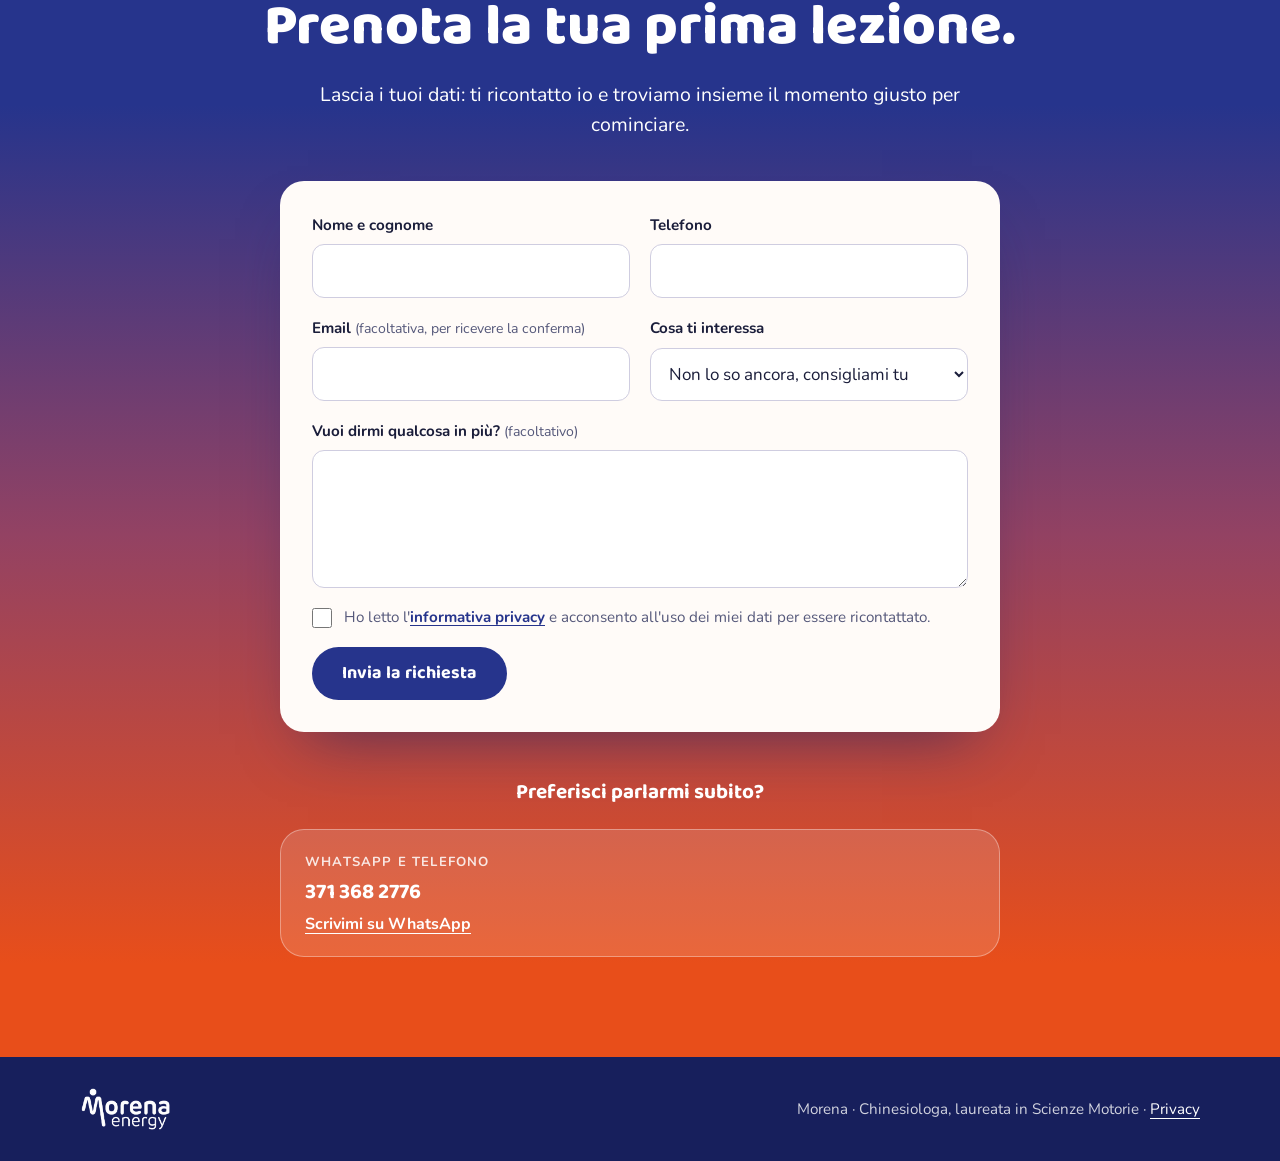
==== commit ed194ab7: "Mail di cortesia automatica e pagina di ringraziamento Il modulo passa all'invio classico di FormSub" ====
--- a/index.html
+++ b/index.html
@@ -153,10 +153,13 @@
       <h2>Prenota la tua prima lezione.</h2>
       <p class="sommario">Lascia i tuoi dati: ti ricontatto io e troviamo insieme il momento giusto per cominciare.</p>
 
-      <!-- Il modulo arriva per email a Morena tramite FormSubmit (formsubmit.co) -->
+      <!-- Il modulo arriva per email a Morena tramite FormSubmit (formsubmit.co).
+           Invio classico e non AJAX: solo così FormSubmit manda la conferma automatica a chi lascia l'email. -->
       <form class="modulo" id="modulo-contatto" action="https://formsubmit.co/morena.anastasi2.95@gmail.com" method="POST">
         <input type="hidden" name="_subject" value="Nuova richiesta dal sito Morena Energy">
         <input type="hidden" name="_template" value="table">
+        <input type="hidden" name="_next" value="https://davidemcb.github.io/morena-energy/grazie.html">
+        <input type="hidden" name="_autoresponse" id="campo-conferma" value="Ciao! Grazie per avermi scritto. Ho ricevuto la tua richiesta e ti ricontatto io al più presto, per trovare insieme il momento giusto per la tua prima lezione. Se preferisci sentirci subito, mi trovi su WhatsApp al 371 368 2776. A presto, Morena · Morena Energy">
         <input type="text" name="_honey" id="campo-honey" tabindex="-1" autocomplete="off" hidden>
         <div class="campo">
           <label for="campo-nome">Nome e cognome</label>
@@ -167,7 +170,7 @@
           <input type="tel" id="campo-telefono" name="Telefono" autocomplete="tel" inputmode="tel" required>
         </div>
         <div class="campo">
-          <label for="campo-email">Email <small>(facoltativa)</small></label>
+          <label for="campo-email">Email <small>(facoltativa, per ricevere la conferma)</small></label>
           <input type="email" id="campo-email" name="email" autocomplete="email">
         </div>
         <div class="campo">
@@ -216,50 +219,29 @@
 </footer>
 
 <script>
-// Invio del modulo senza lasciare la pagina; se lo script non parte, il modulo si invia comunque in modo classico
+// Il modulo si invia in modo classico a FormSubmit: verifica anti-robot, poi la pagina grazie.html
 (function () {
   var modulo = document.getElementById("modulo-contatto");
   if (!modulo) return;
   var bottone = document.getElementById("modulo-bottone");
   var esito = document.getElementById("modulo-esito");
-
-  function mostra(testo, errore) {
-    esito.textContent = testo;
-    esito.classList.toggle("errore", !!errore);
-    esito.hidden = false;
-  }
+  var conferma = document.getElementById("campo-conferma");
 
   modulo.addEventListener("submit", function (evento) {
-    evento.preventDefault();
-    var indirizzo = modulo.getAttribute("action");
-    if (!indirizzo) {
-      mostra("Questa è un'anteprima: l'invio funziona solo sul sito pubblicato.", true);
+    if (!modulo.getAttribute("action")) {
+      evento.preventDefault();
+      esito.textContent = "Questa è un'anteprima: l'invio funziona solo sul sito pubblicato.";
+      esito.classList.add("errore");
+      esito.hidden = false;
       return;
     }
-    var dati = {};
-    new FormData(modulo).forEach(function (valore, chiave) { dati[chiave] = valore; });
-    bottone.disabled = true;
+    // senza email non c'è nessuno a cui mandare la conferma automatica
+    conferma.disabled = !document.getElementById("campo-email").value.trim();
     bottone.textContent = "Invio in corso…";
-    fetch(indirizzo.replace("formsubmit.co/", "formsubmit.co/ajax/"), {
-      method: "POST",
-      headers: { "Content-Type": "application/json", "Accept": "application/json" },
-      body: JSON.stringify(dati)
-    })
-      .then(function (risposta) { return risposta.json(); })
-      .then(function (risposta) {
-        if (String(risposta.success) !== "true") throw new Error(risposta.message || "invio rifiutato");
-        modulo.reset();
-        mostra("Richiesta inviata. Ti ricontatto io al più presto.");
-      })
-      .catch(function (errore) {
-        console.warn("Modulo non inviato:", errore && errore.message);
-        mostra("Invio non riuscito. Riprova tra poco, oppure scrivimi su WhatsApp al 371 368 2776.", true);
-      })
-      .then(function () {
-        bottone.disabled = false;
-        bottone.textContent = "Invia la richiesta";
-      });
   });
+
+  // se si torna indietro dalla pagina di verifica, il bottone torna normale
+  window.addEventListener("pageshow", function () { bottone.textContent = "Invia la richiesta"; });
 })();
 </script>
 
--- a/stile.css
+++ b/stile.css
@@ -360,6 +360,7 @@
 .pagina-testo ul { padding-left: 1.2em; margin: 0 0 1.1em; display: grid; gap: 10px; }
 .pagina-testo a { color: var(--blu); font-weight: 700; text-underline-offset: 3px; }
 .pagina-testo a:focus-visible { outline: 3px solid var(--blu); }
+.pagina-testo a.bottone-pieno { color: #fff; margin-top: 14px; }
 
 /* Schermi medi e piccoli */
 @media (max-width: 960px) {
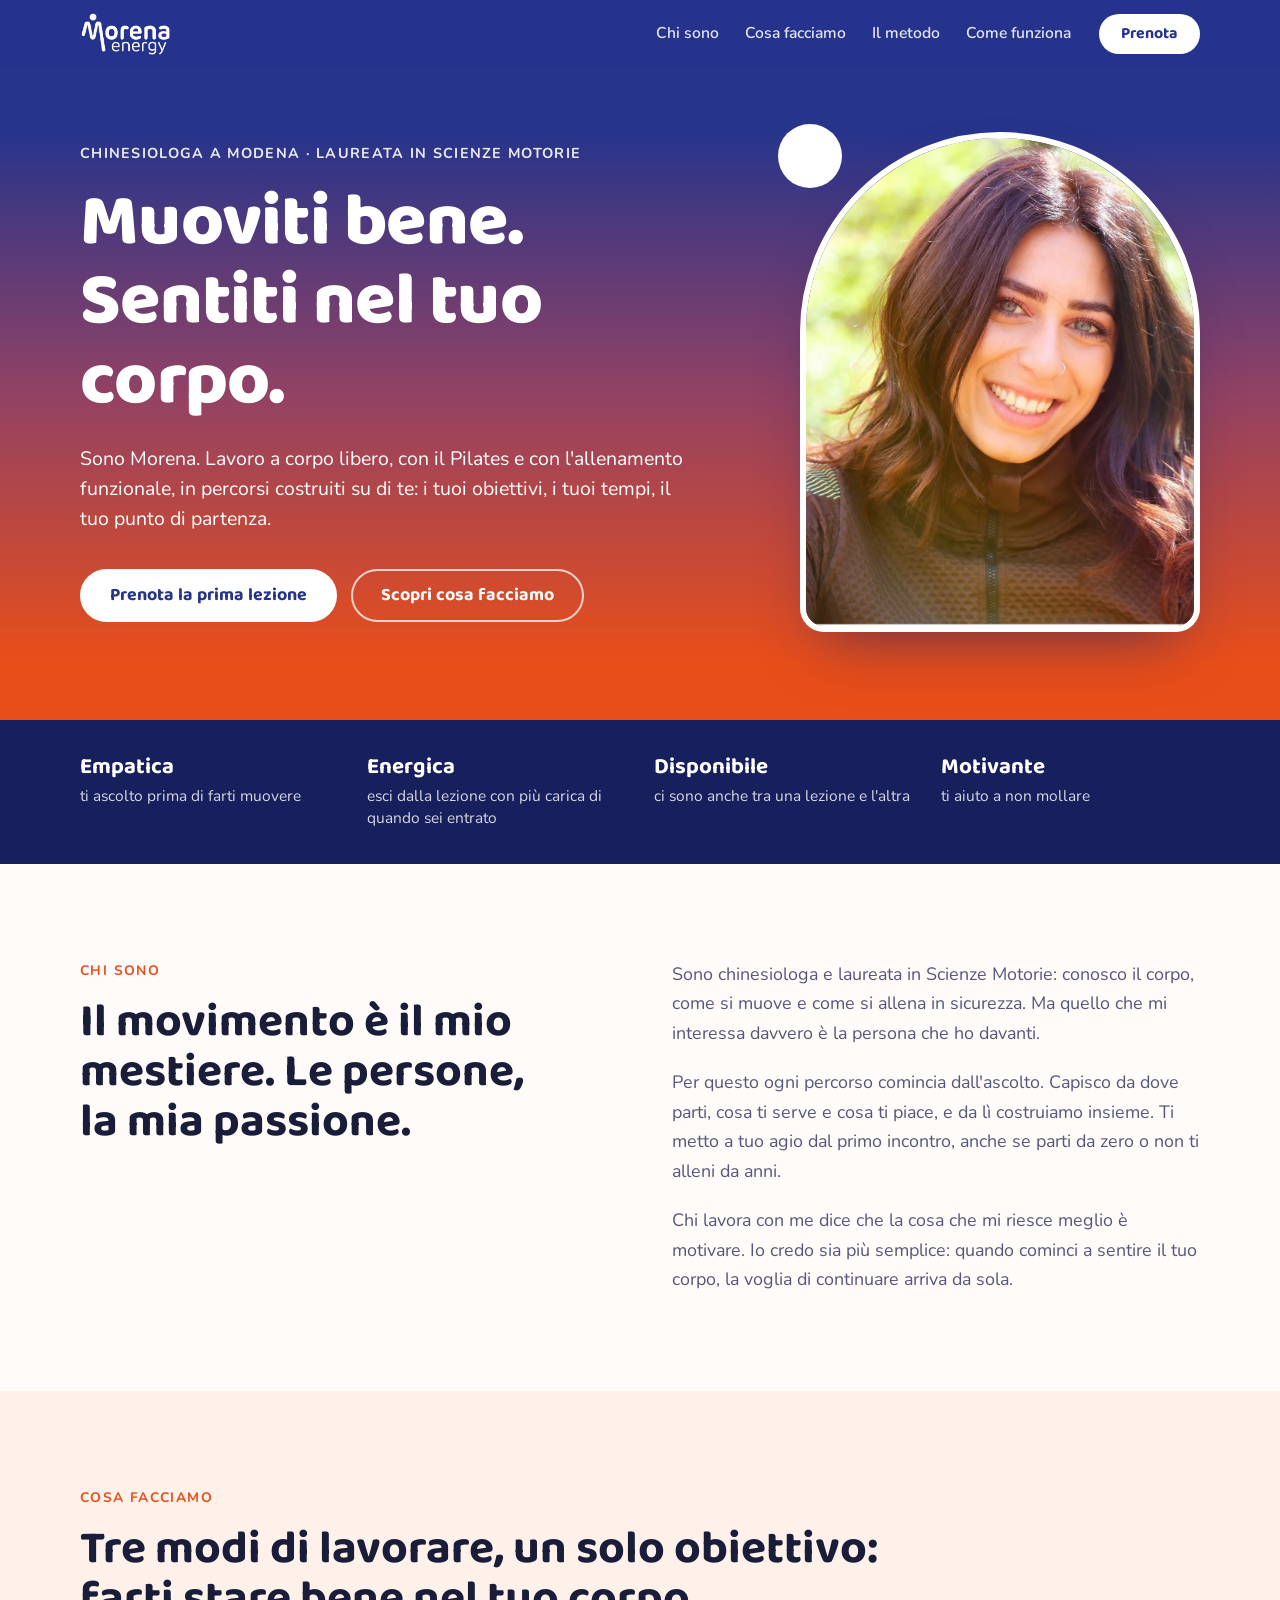
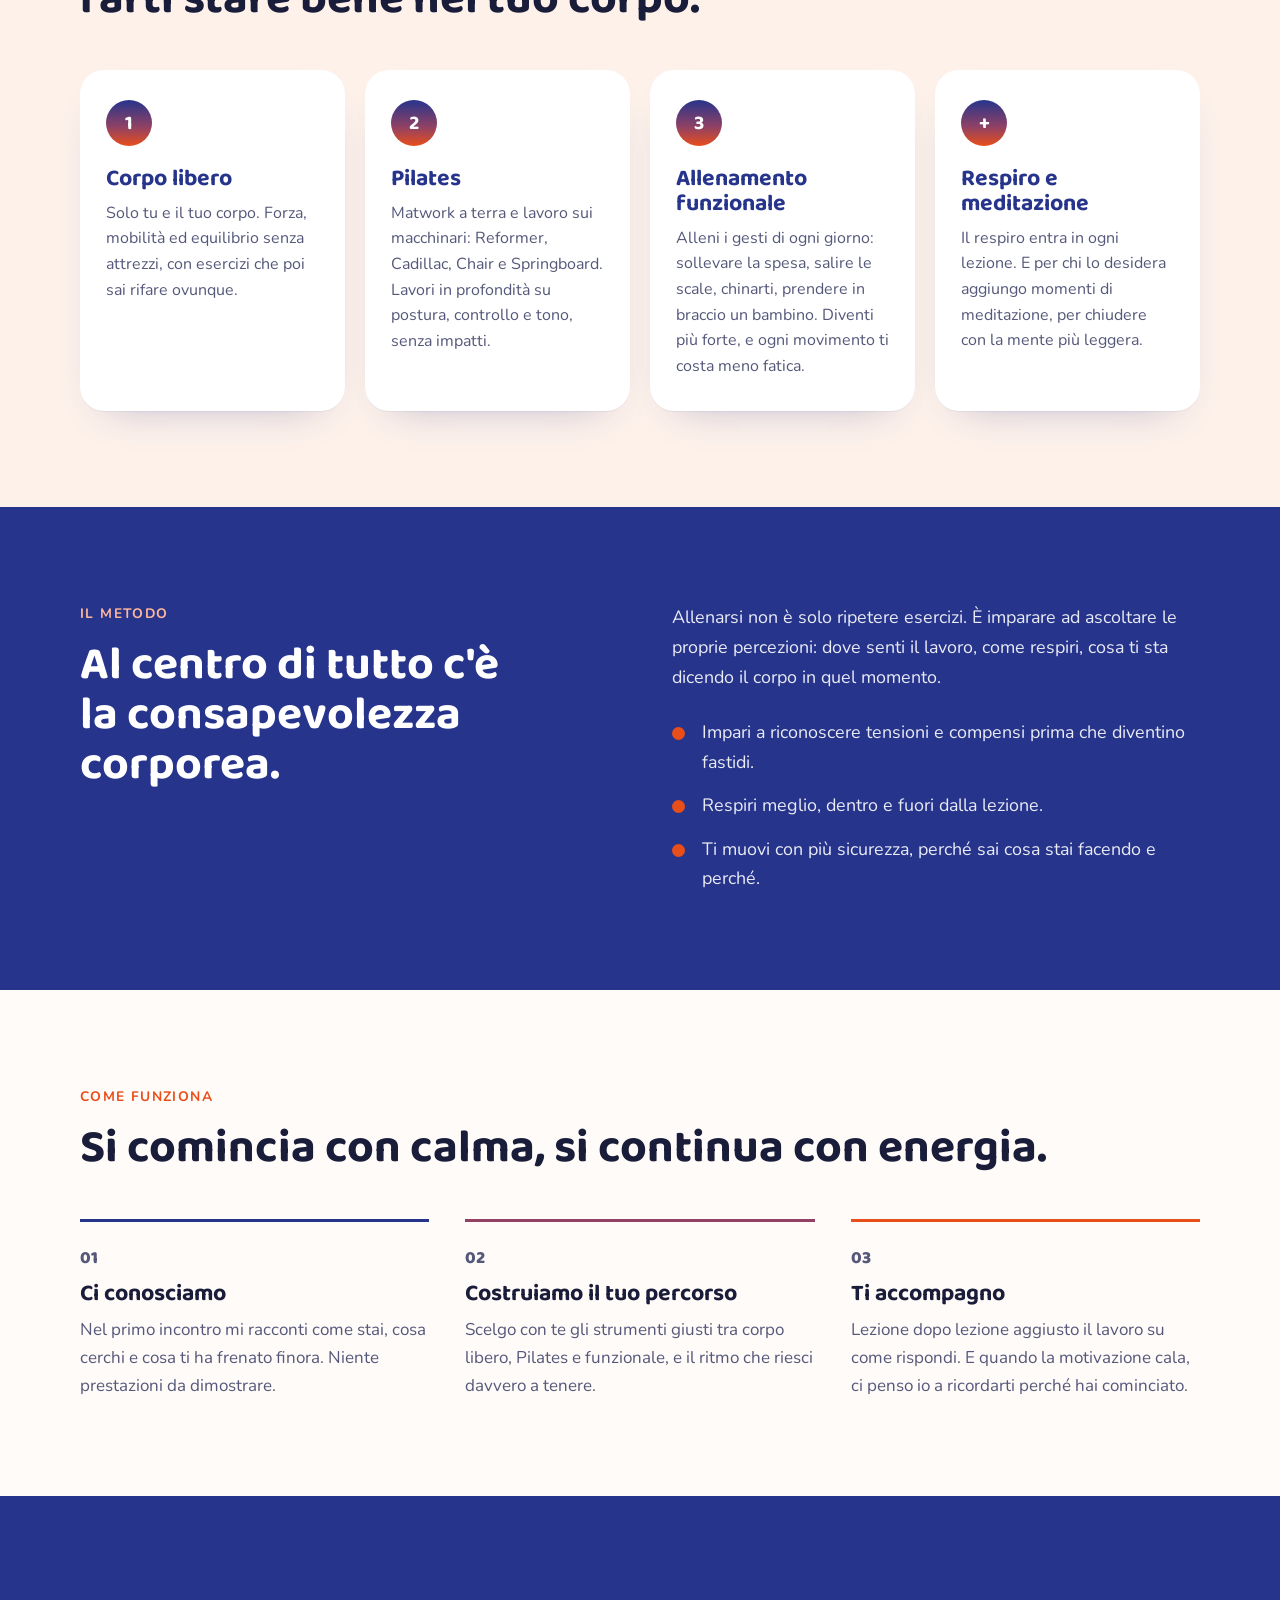
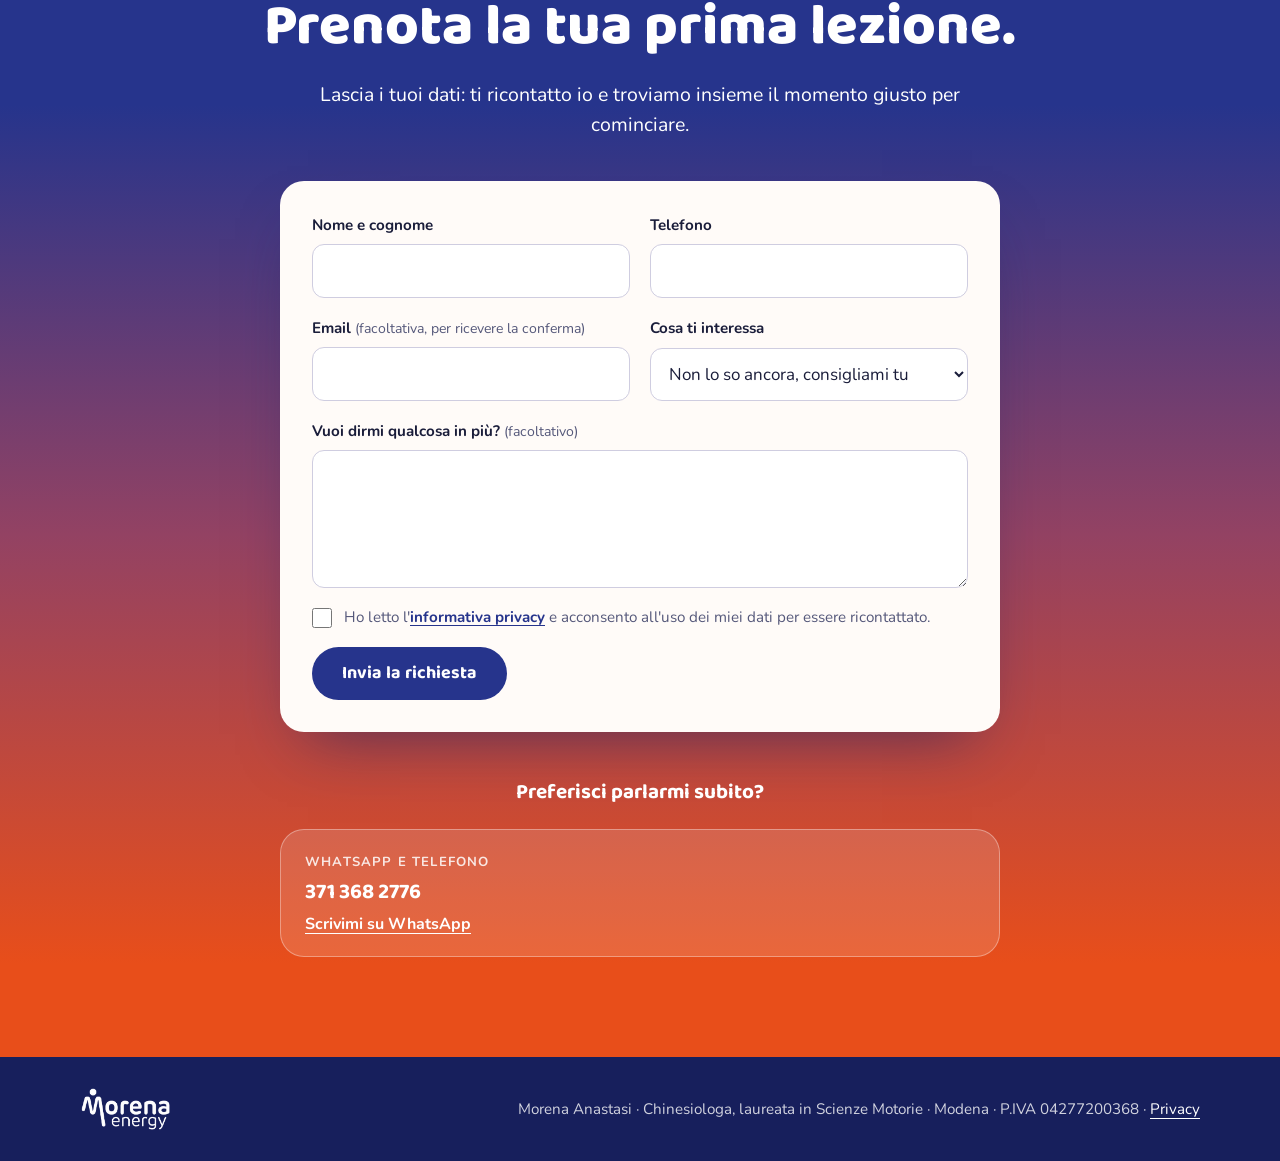
==== commit 6389c33a: "Aggiungi partita IVA, sede e Modena nei testi Co-Authored-By: Claude Fable 5.1 <noreply@anthropic.co" ====
--- a/index.html
+++ b/index.html
@@ -3,9 +3,9 @@
 <head>
 <meta charset="utf-8">
 <meta name="viewport" content="width=device-width, initial-scale=1">
-<title>Morena Energy · Chinesiologa: corpo libero, Pilates, funzionale</title>
-<meta name="description" content="Morena, chinesiologa laureata in Scienze Motorie. Corpo libero, Pilates e allenamento funzionale in percorsi su misura, con al centro la consapevolezza corporea.">
-<meta property="og:title" content="Morena Energy · Chinesiologa">
+<title>Morena Energy · Chinesiologa a Modena: corpo libero, Pilates, funzionale</title>
+<meta name="description" content="Morena, chinesiologa a Modena, laureata in Scienze Motorie. Corpo libero, Pilates e allenamento funzionale in percorsi su misura, con al centro la consapevolezza corporea.">
+<meta property="og:title" content="Morena Energy · Chinesiologa a Modena">
 <meta property="og:description" content="Corpo libero, Pilates e allenamento funzionale. Percorsi costruiti su di te, con al centro la consapevolezza corporea.">
 <meta property="og:image" content="https://davidemcb.github.io/morena-energy/img/logo-quadrato.jpg">
 <meta property="og:url" content="https://davidemcb.github.io/morena-energy/">
@@ -41,7 +41,7 @@
   <section class="apertura">
     <div class="contenitore apertura-griglia">
       <div class="apertura-testo">
-        <p class="occhiello">Chinesiologa · Laureata in Scienze Motorie</p>
+        <p class="occhiello">Chinesiologa a Modena · Laureata in Scienze Motorie</p>
         <h1>Muoviti bene.<br>Sentiti nel tuo corpo.</h1>
         <p class="sommario">Sono Morena. Lavoro a corpo libero, con il Pilates e con l'allenamento funzionale, in percorsi costruiti su di te: i tuoi obiettivi, i tuoi tempi, il tuo punto di partenza.</p>
         <div class="azioni">
@@ -214,7 +214,7 @@
 <footer class="piede">
   <div class="contenitore piede-riga">
     <img src="img/logo-bianco.png" alt="Morena Energy" width="642" height="309">
-    <p>Morena · Chinesiologa, laureata in Scienze Motorie · <a href="privacy.html">Privacy</a></p>
+    <p>Morena Anastasi · Chinesiologa, laureata in Scienze Motorie · Modena · P.IVA 04277200368 · <a href="privacy.html">Privacy</a></p>
   </div>
 </footer>
 
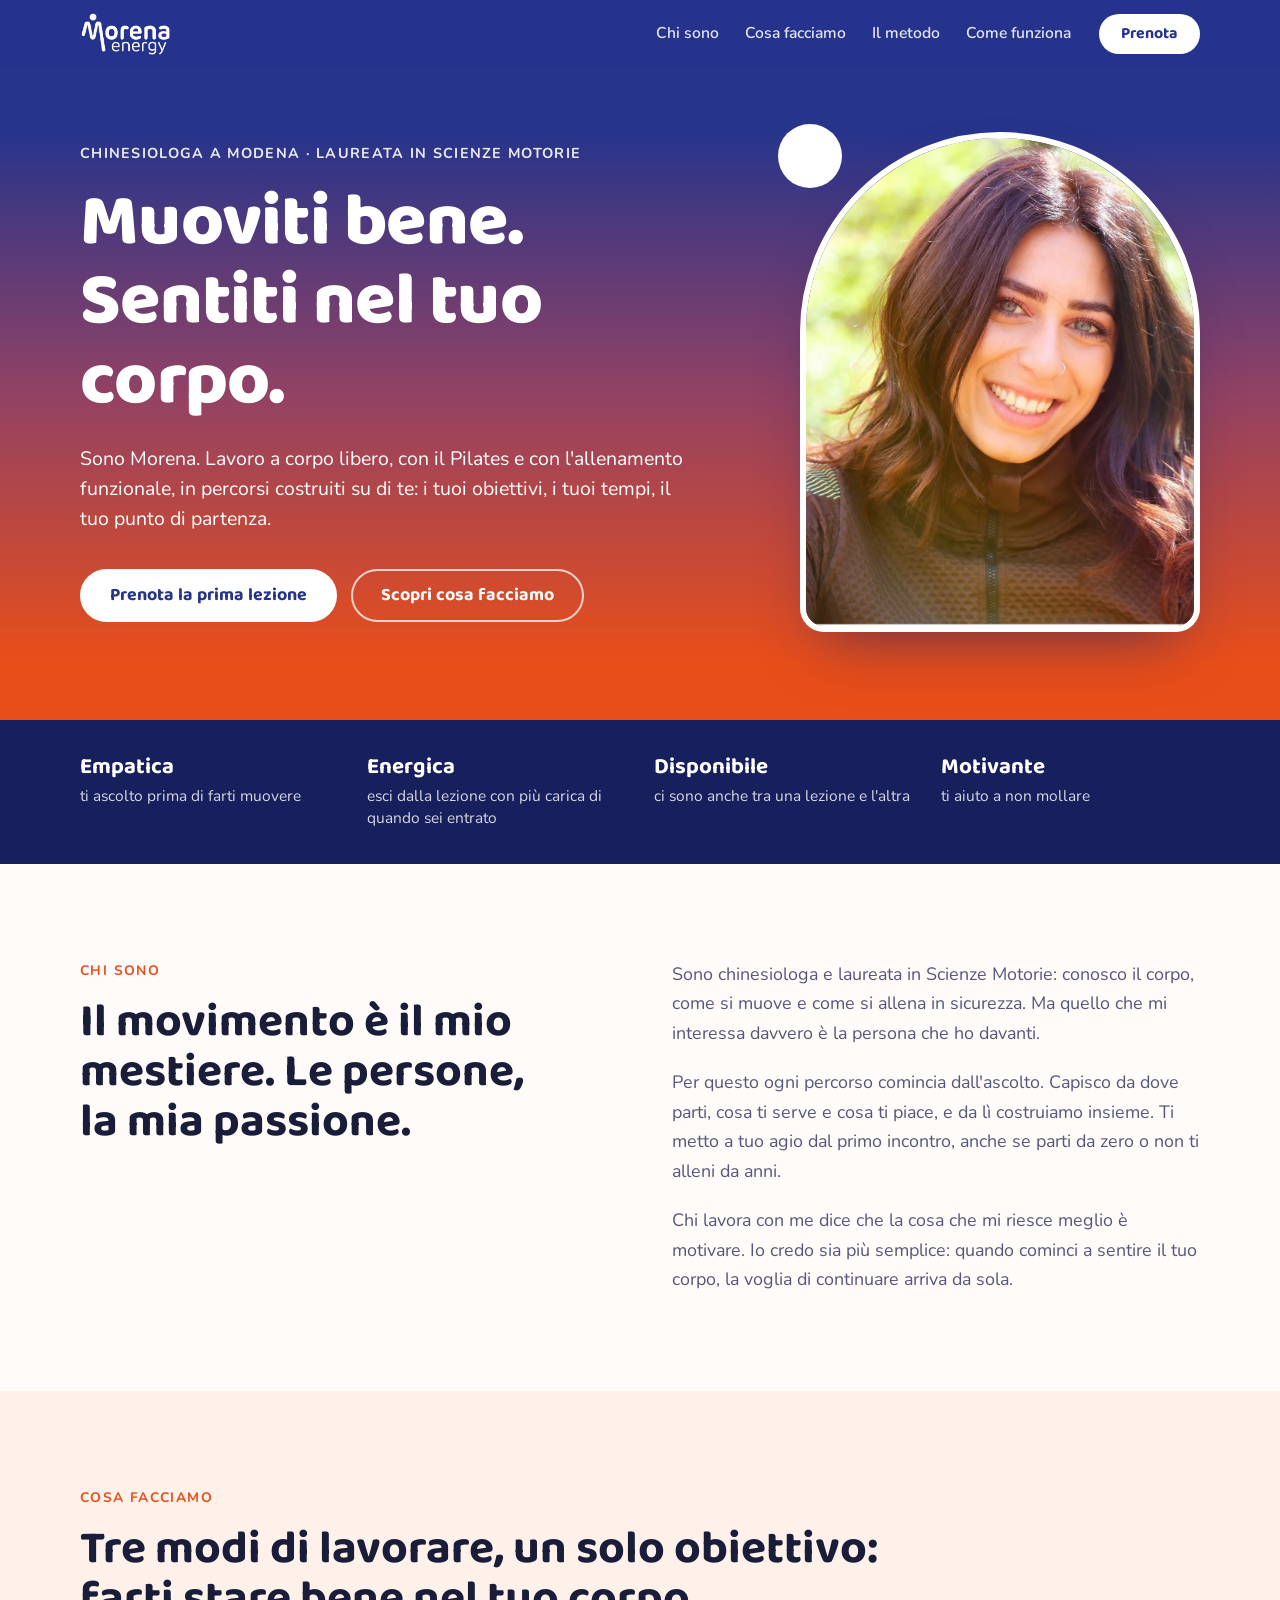
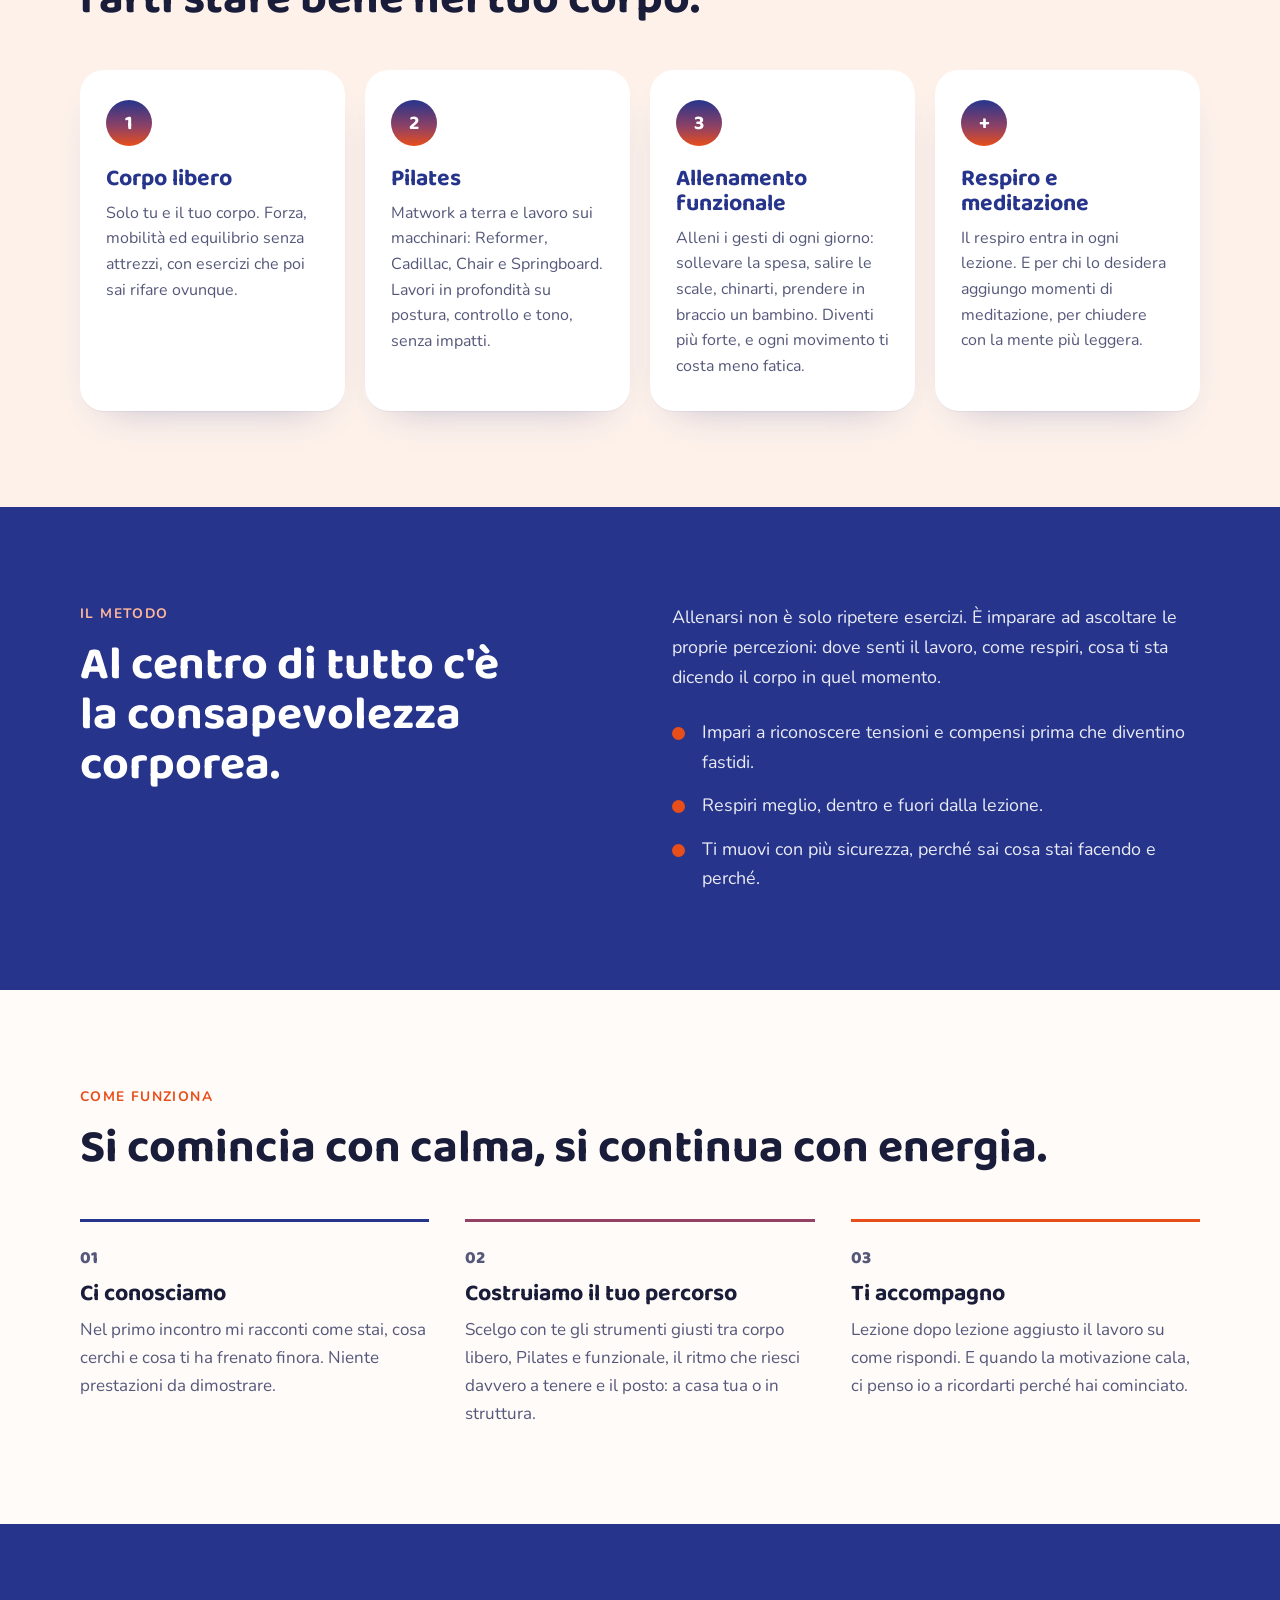
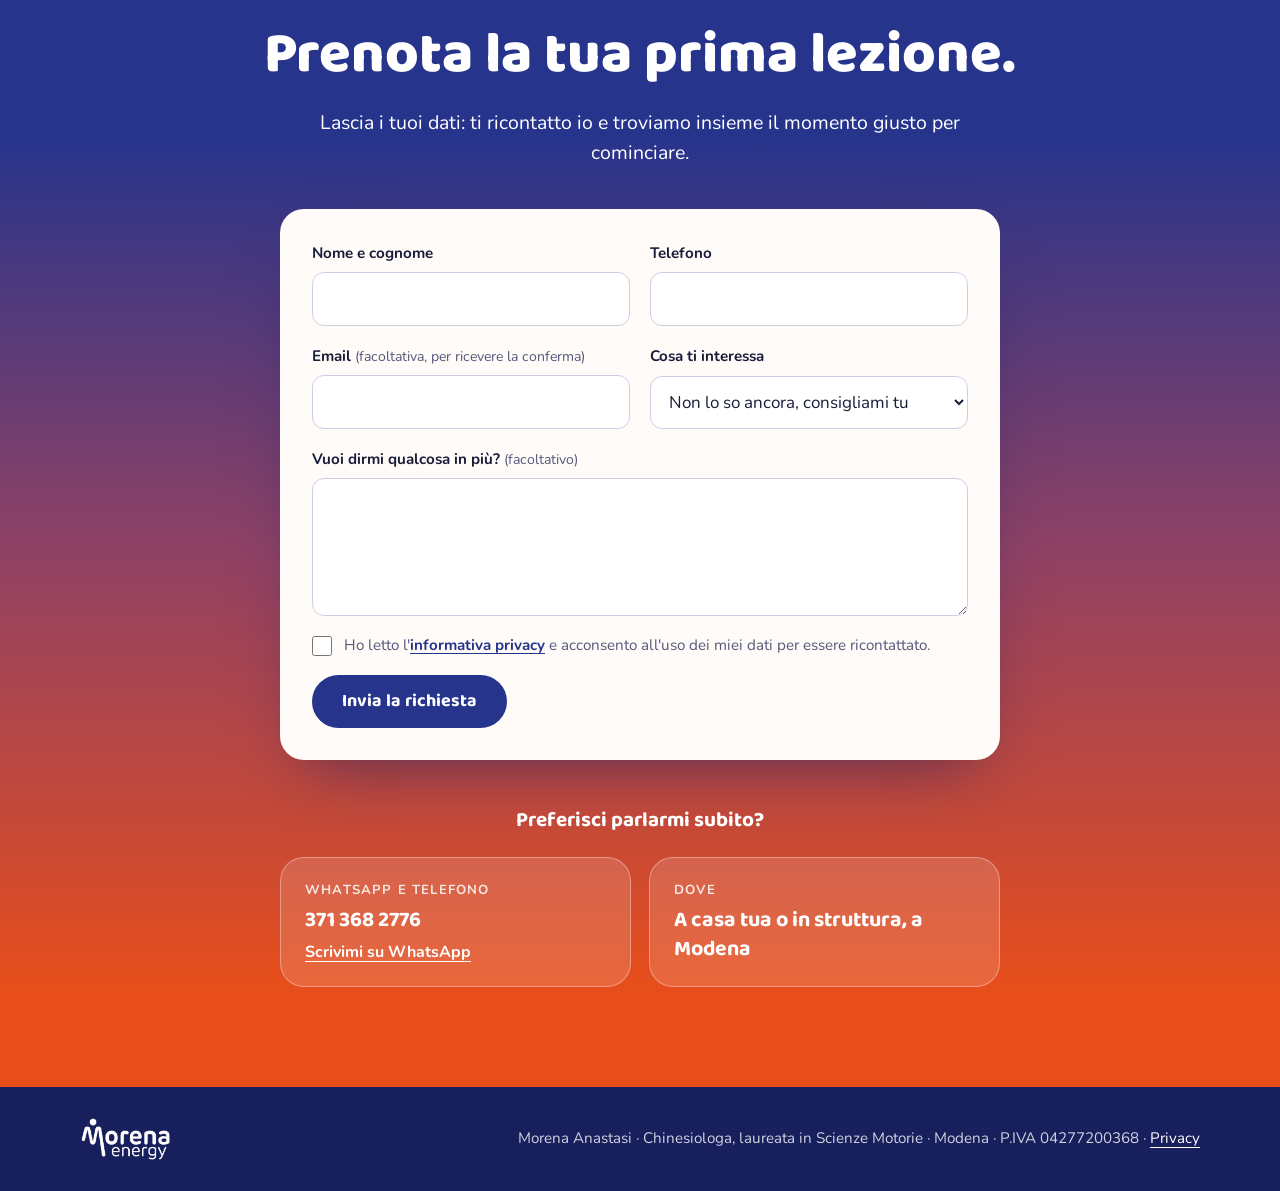
==== commit 78a1ec09: "Indica dove si svolgono le lezioni: a domicilio o in struttura Co-Authored-By: Claude Fable 5.1 <nor" ====
--- a/index.html
+++ b/index.html
@@ -4,7 +4,7 @@
 <meta charset="utf-8">
 <meta name="viewport" content="width=device-width, initial-scale=1">
 <title>Morena Energy · Chinesiologa a Modena: corpo libero, Pilates, funzionale</title>
-<meta name="description" content="Morena, chinesiologa a Modena, laureata in Scienze Motorie. Corpo libero, Pilates e allenamento funzionale in percorsi su misura, con al centro la consapevolezza corporea.">
+<meta name="description" content="Morena, chinesiologa a Modena, laureata in Scienze Motorie. Corpo libero, Pilates e allenamento funzionale a domicilio o in struttura, con al centro la consapevolezza corporea.">
 <meta property="og:title" content="Morena Energy · Chinesiologa a Modena">
 <meta property="og:description" content="Corpo libero, Pilates e allenamento funzionale. Percorsi costruiti su di te, con al centro la consapevolezza corporea.">
 <meta property="og:image" content="https://davidemcb.github.io/morena-energy/img/logo-quadrato.jpg">
@@ -138,7 +138,7 @@
         </li>
         <li>
           <h3>Costruiamo il tuo percorso</h3>
-          <p>Scelgo con te gli strumenti giusti tra corpo libero, Pilates e funzionale, e il ritmo che riesci davvero a tenere.</p>
+          <p>Scelgo con te gli strumenti giusti tra corpo libero, Pilates e funzionale, il ritmo che riesci davvero a tenere e il posto: a casa tua o in struttura.</p>
         </li>
         <li>
           <h3>Ti accompagno</h3>
@@ -198,12 +198,15 @@
       </form>
 
       <p class="oppure">Preferisci parlarmi subito?</p>
-      <!-- DA COMPLETARE: quando c'è l'indirizzo di Morena, aggiungere qui una scheda "Dove" -->
       <div class="contatti">
         <div class="contatto">
           <span>WhatsApp e telefono</span>
           <a href="tel:+393713682776">371 368 2776</a>
           <a class="secondario" href="https://wa.me/393713682776" target="_blank" rel="noopener">Scrivimi su WhatsApp</a>
+        </div>
+        <div class="contatto">
+          <span>Dove</span>
+          <strong>A casa tua o in struttura, a Modena</strong>
         </div>
       </div>
     </div>
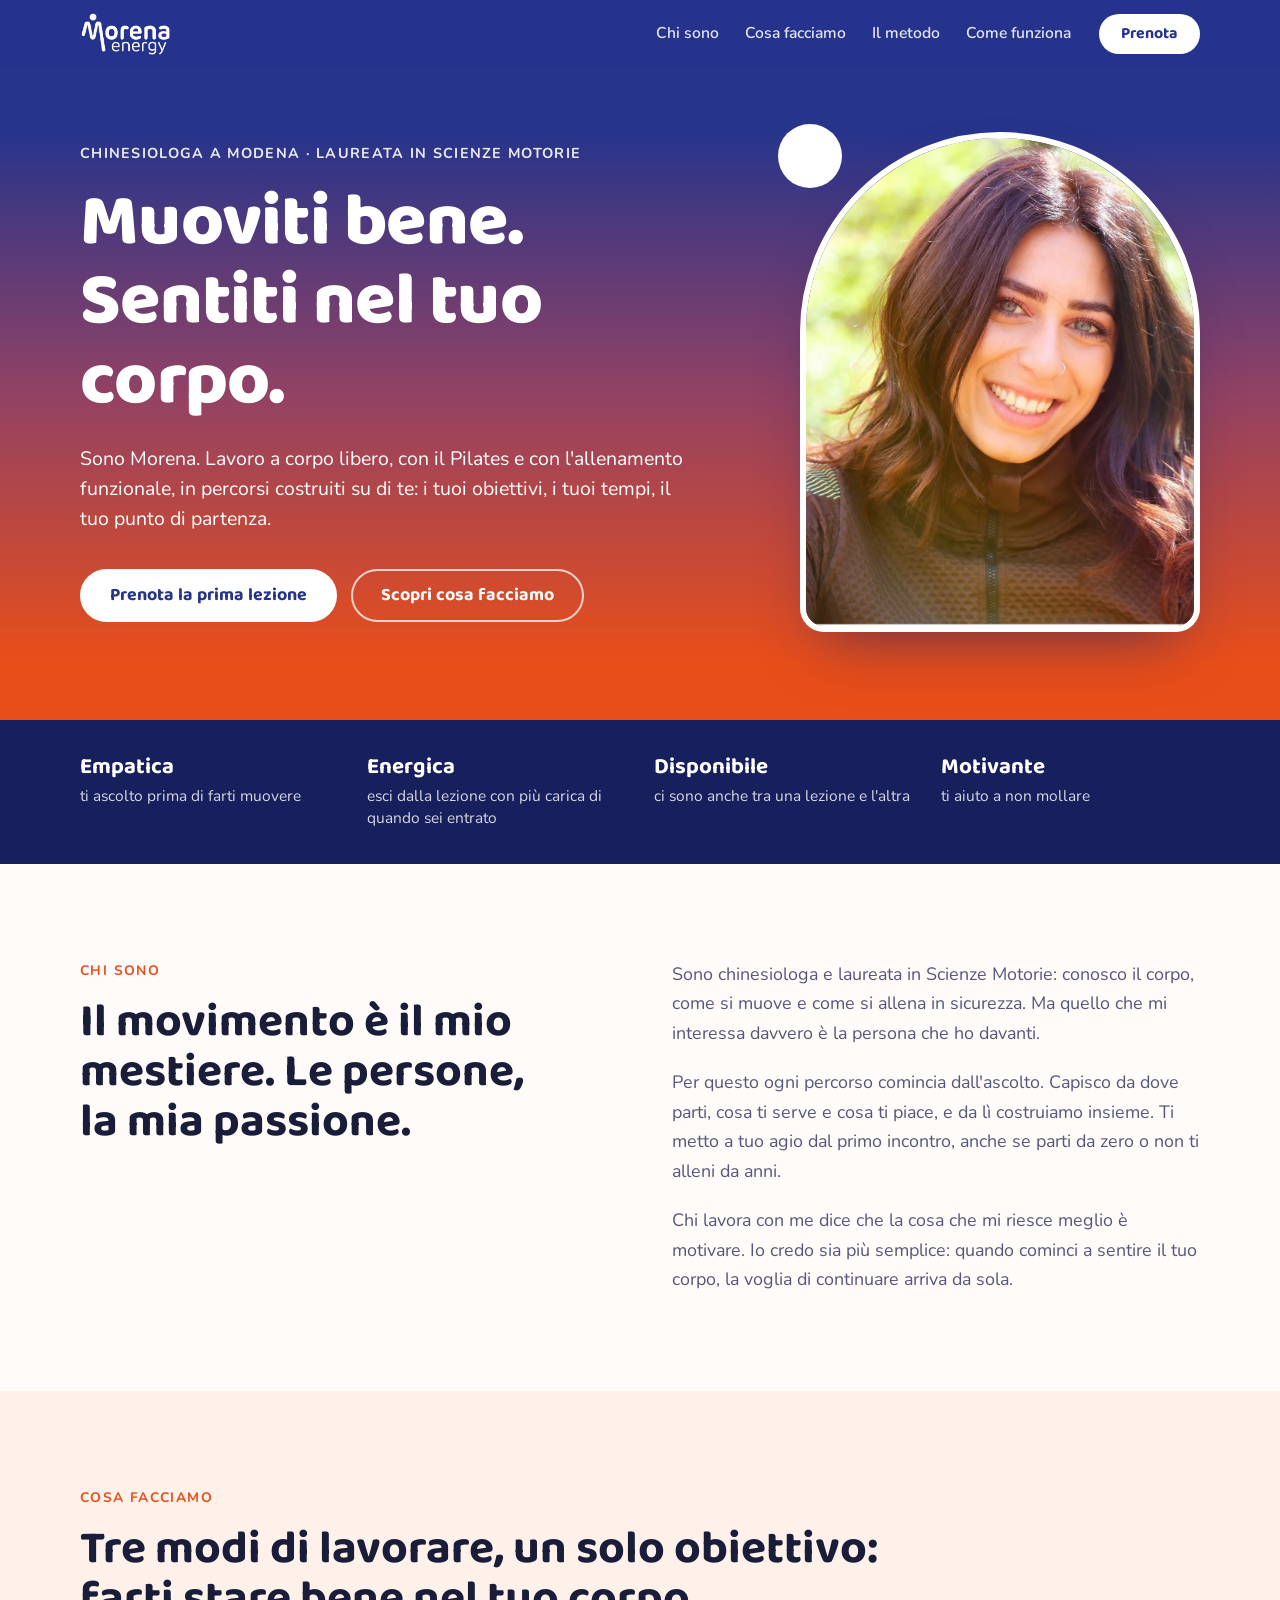
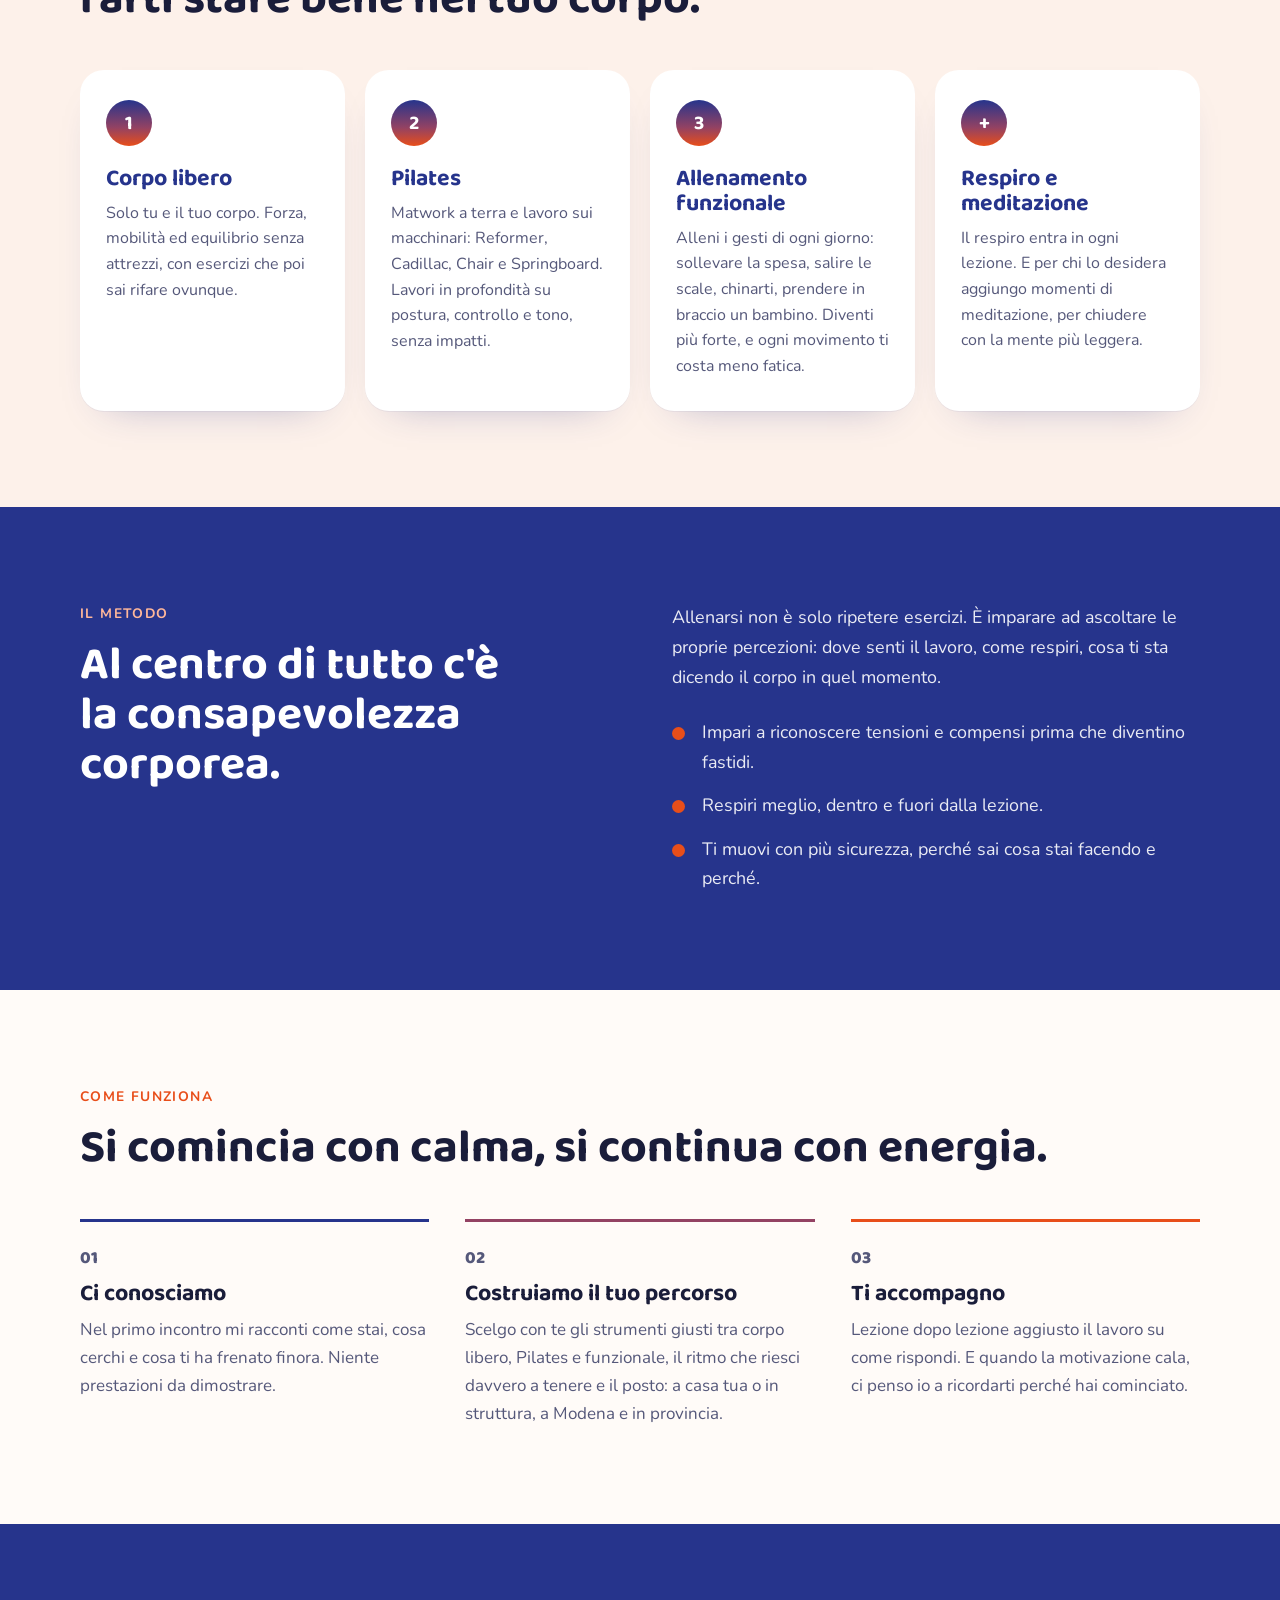
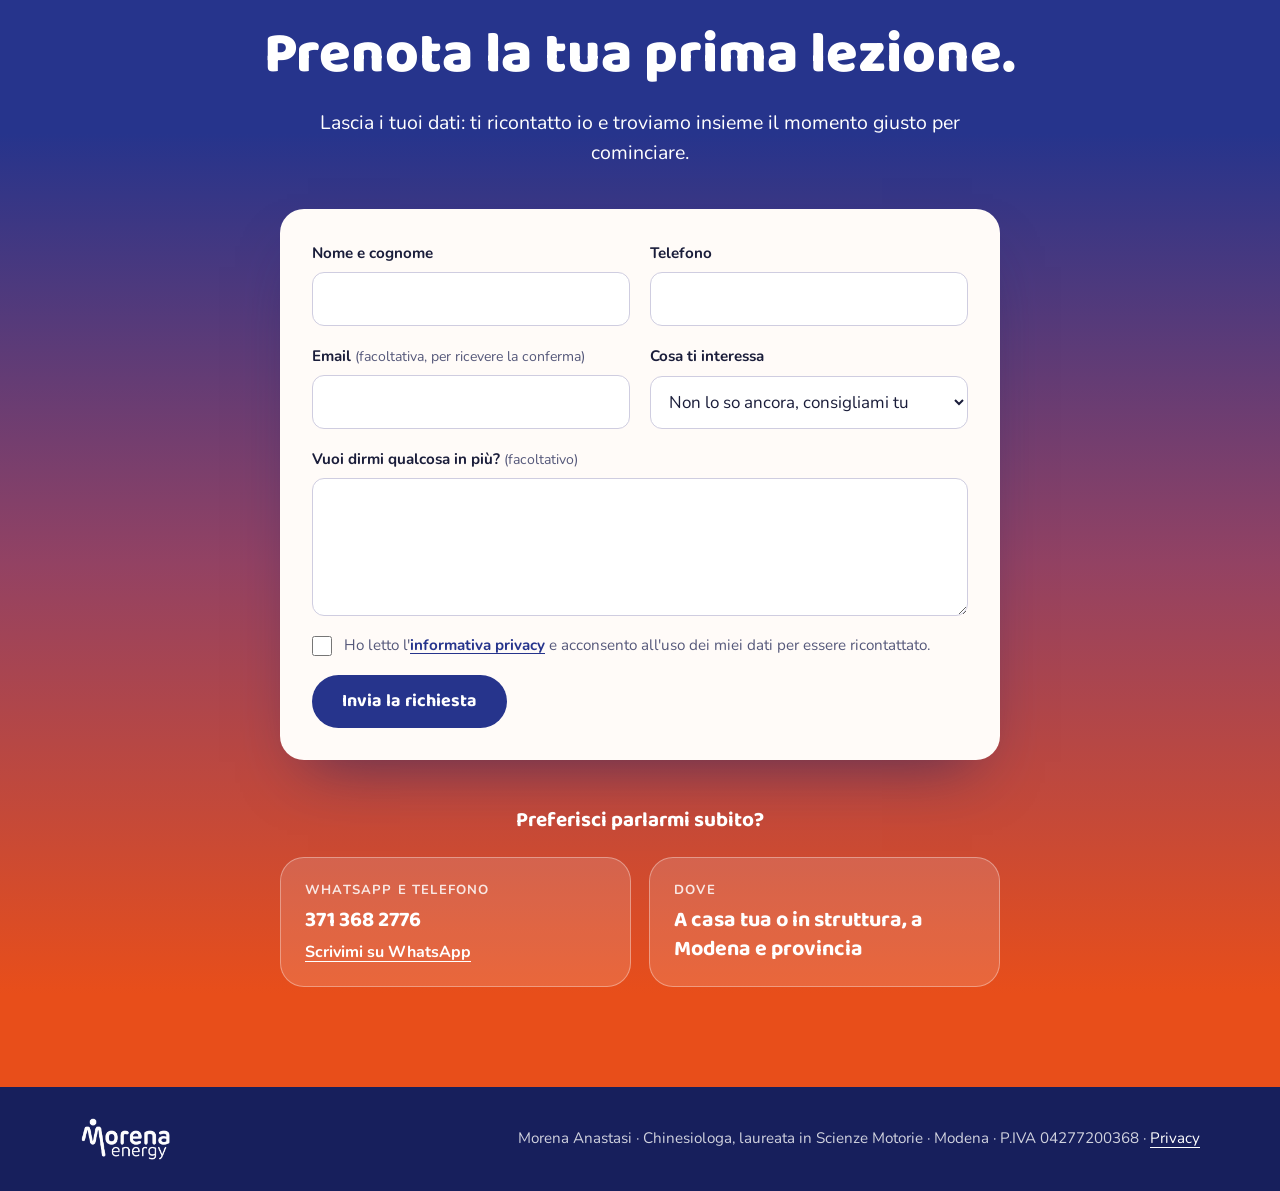
==== commit 000caaef: "Estendi la zona a Modena e provincia Co-Authored-By: Claude Fable 5.1 <noreply@anthropic.com>" ====
--- a/index.html
+++ b/index.html
@@ -4,7 +4,7 @@
 <meta charset="utf-8">
 <meta name="viewport" content="width=device-width, initial-scale=1">
 <title>Morena Energy · Chinesiologa a Modena: corpo libero, Pilates, funzionale</title>
-<meta name="description" content="Morena, chinesiologa a Modena, laureata in Scienze Motorie. Corpo libero, Pilates e allenamento funzionale a domicilio o in struttura, con al centro la consapevolezza corporea.">
+<meta name="description" content="Morena, chinesiologa a Modena, laureata in Scienze Motorie. Corpo libero, Pilates e allenamento funzionale a domicilio o in struttura, a Modena e provincia, con al centro la consapevolezza corporea.">
 <meta property="og:title" content="Morena Energy · Chinesiologa a Modena">
 <meta property="og:description" content="Corpo libero, Pilates e allenamento funzionale. Percorsi costruiti su di te, con al centro la consapevolezza corporea.">
 <meta property="og:image" content="https://davidemcb.github.io/morena-energy/img/logo-quadrato.jpg">
@@ -138,7 +138,7 @@
         </li>
         <li>
           <h3>Costruiamo il tuo percorso</h3>
-          <p>Scelgo con te gli strumenti giusti tra corpo libero, Pilates e funzionale, il ritmo che riesci davvero a tenere e il posto: a casa tua o in struttura.</p>
+          <p>Scelgo con te gli strumenti giusti tra corpo libero, Pilates e funzionale, il ritmo che riesci davvero a tenere e il posto: a casa tua o in struttura, a Modena e in provincia.</p>
         </li>
         <li>
           <h3>Ti accompagno</h3>
@@ -206,7 +206,7 @@
         </div>
         <div class="contatto">
           <span>Dove</span>
-          <strong>A casa tua o in struttura, a Modena</strong>
+          <strong>A casa tua o in struttura, a Modena e provincia</strong>
         </div>
       </div>
     </div>
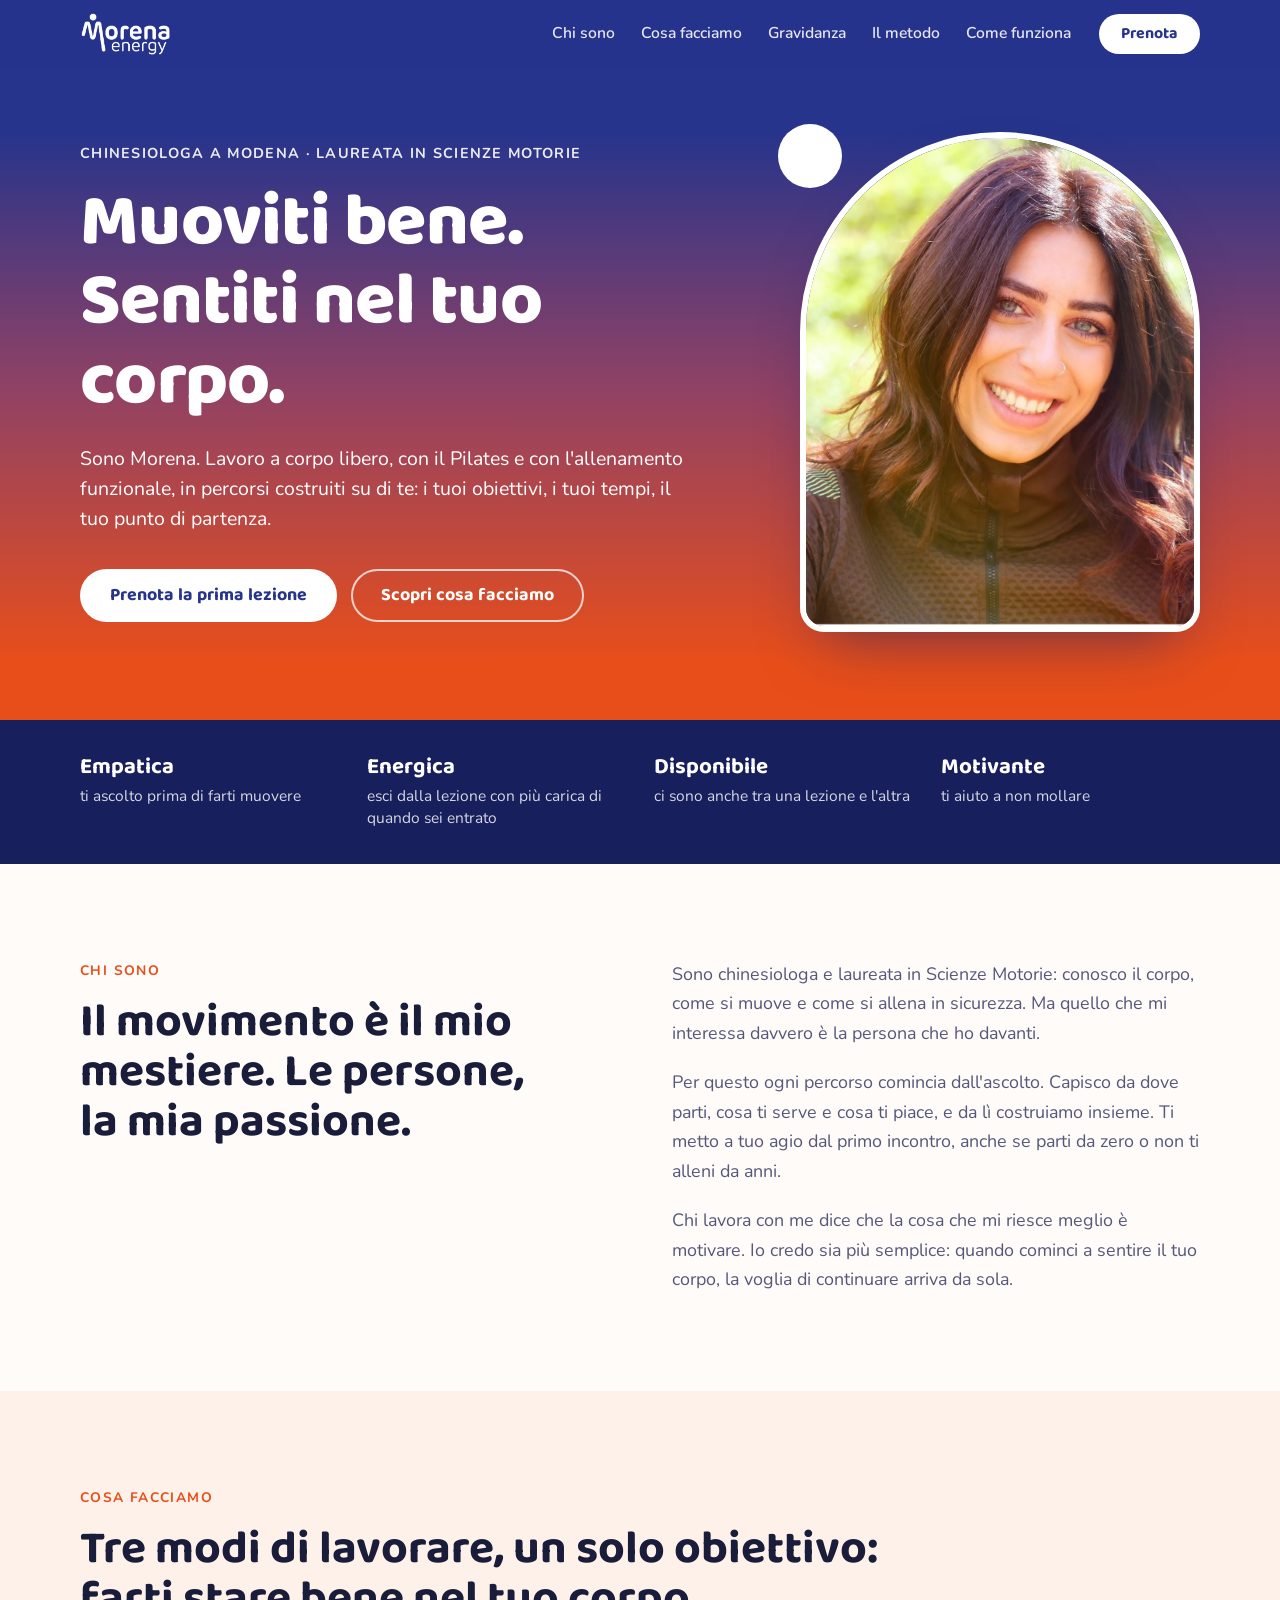
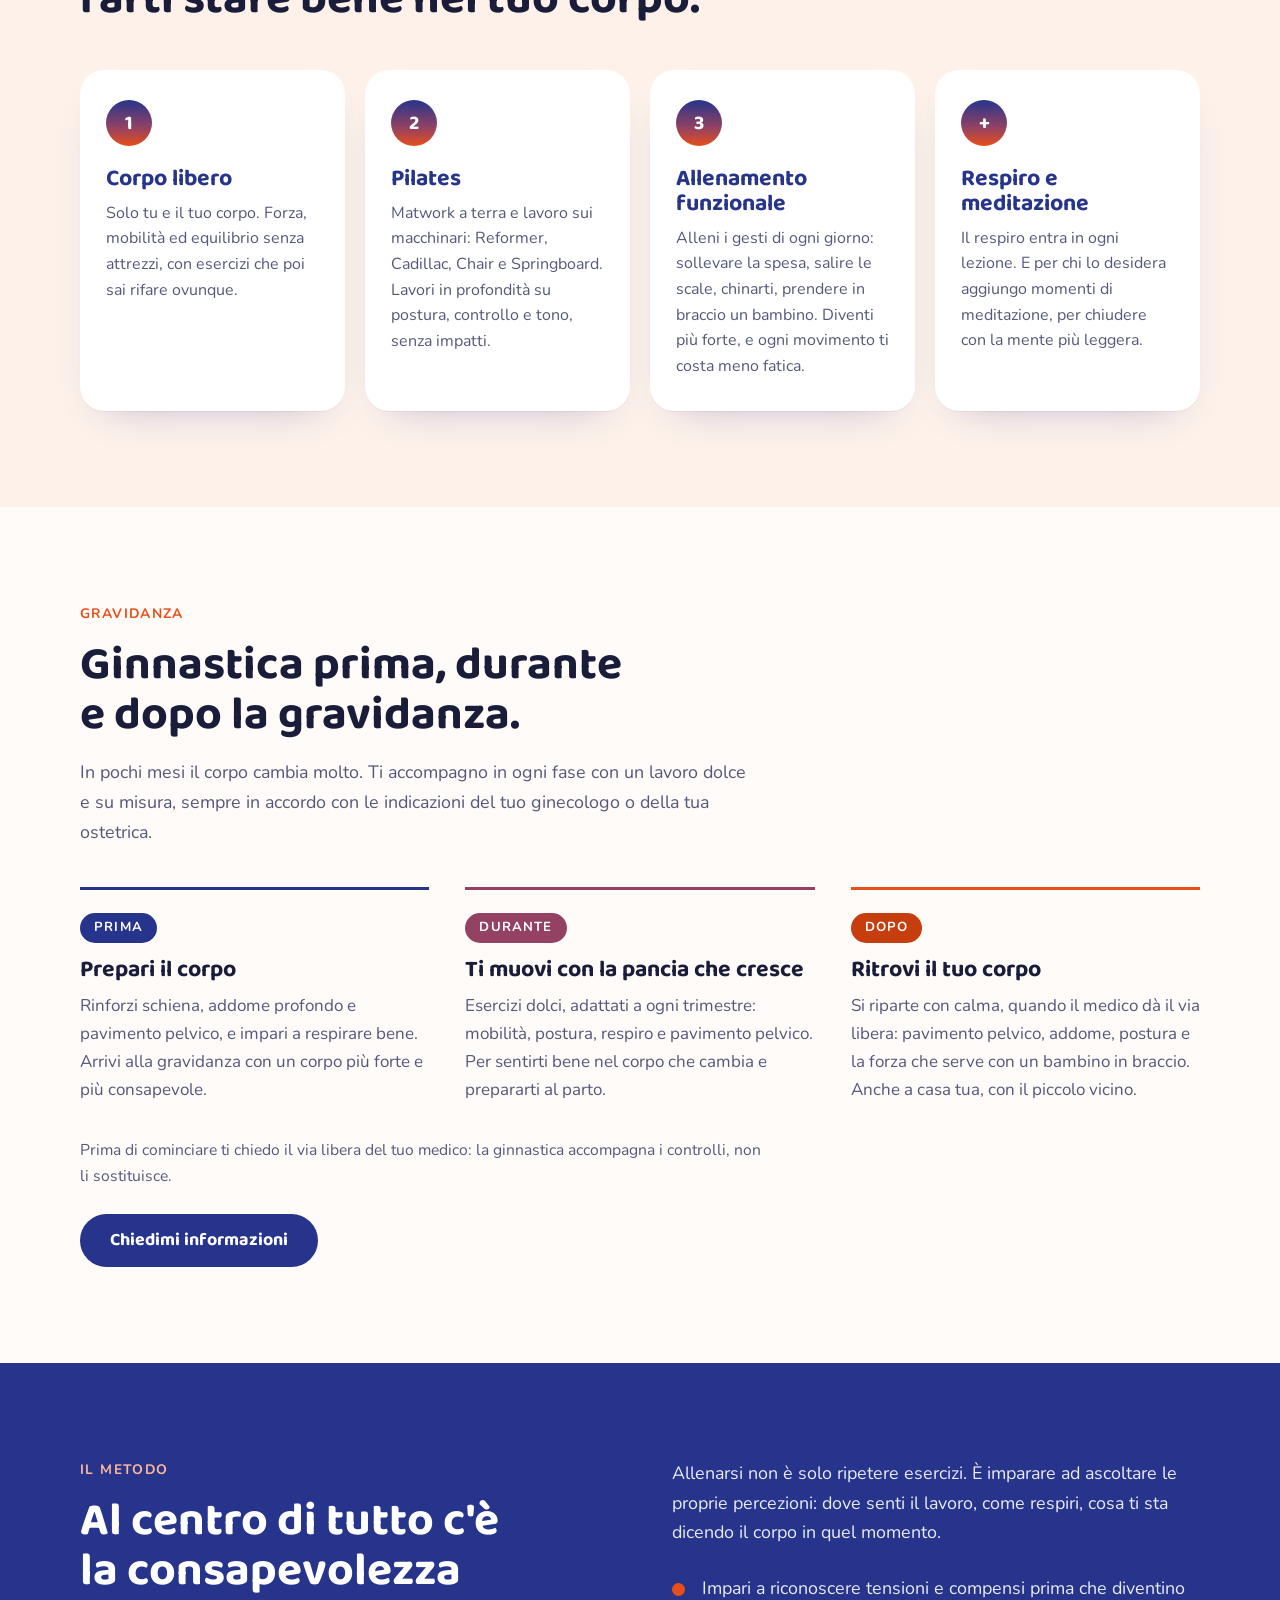
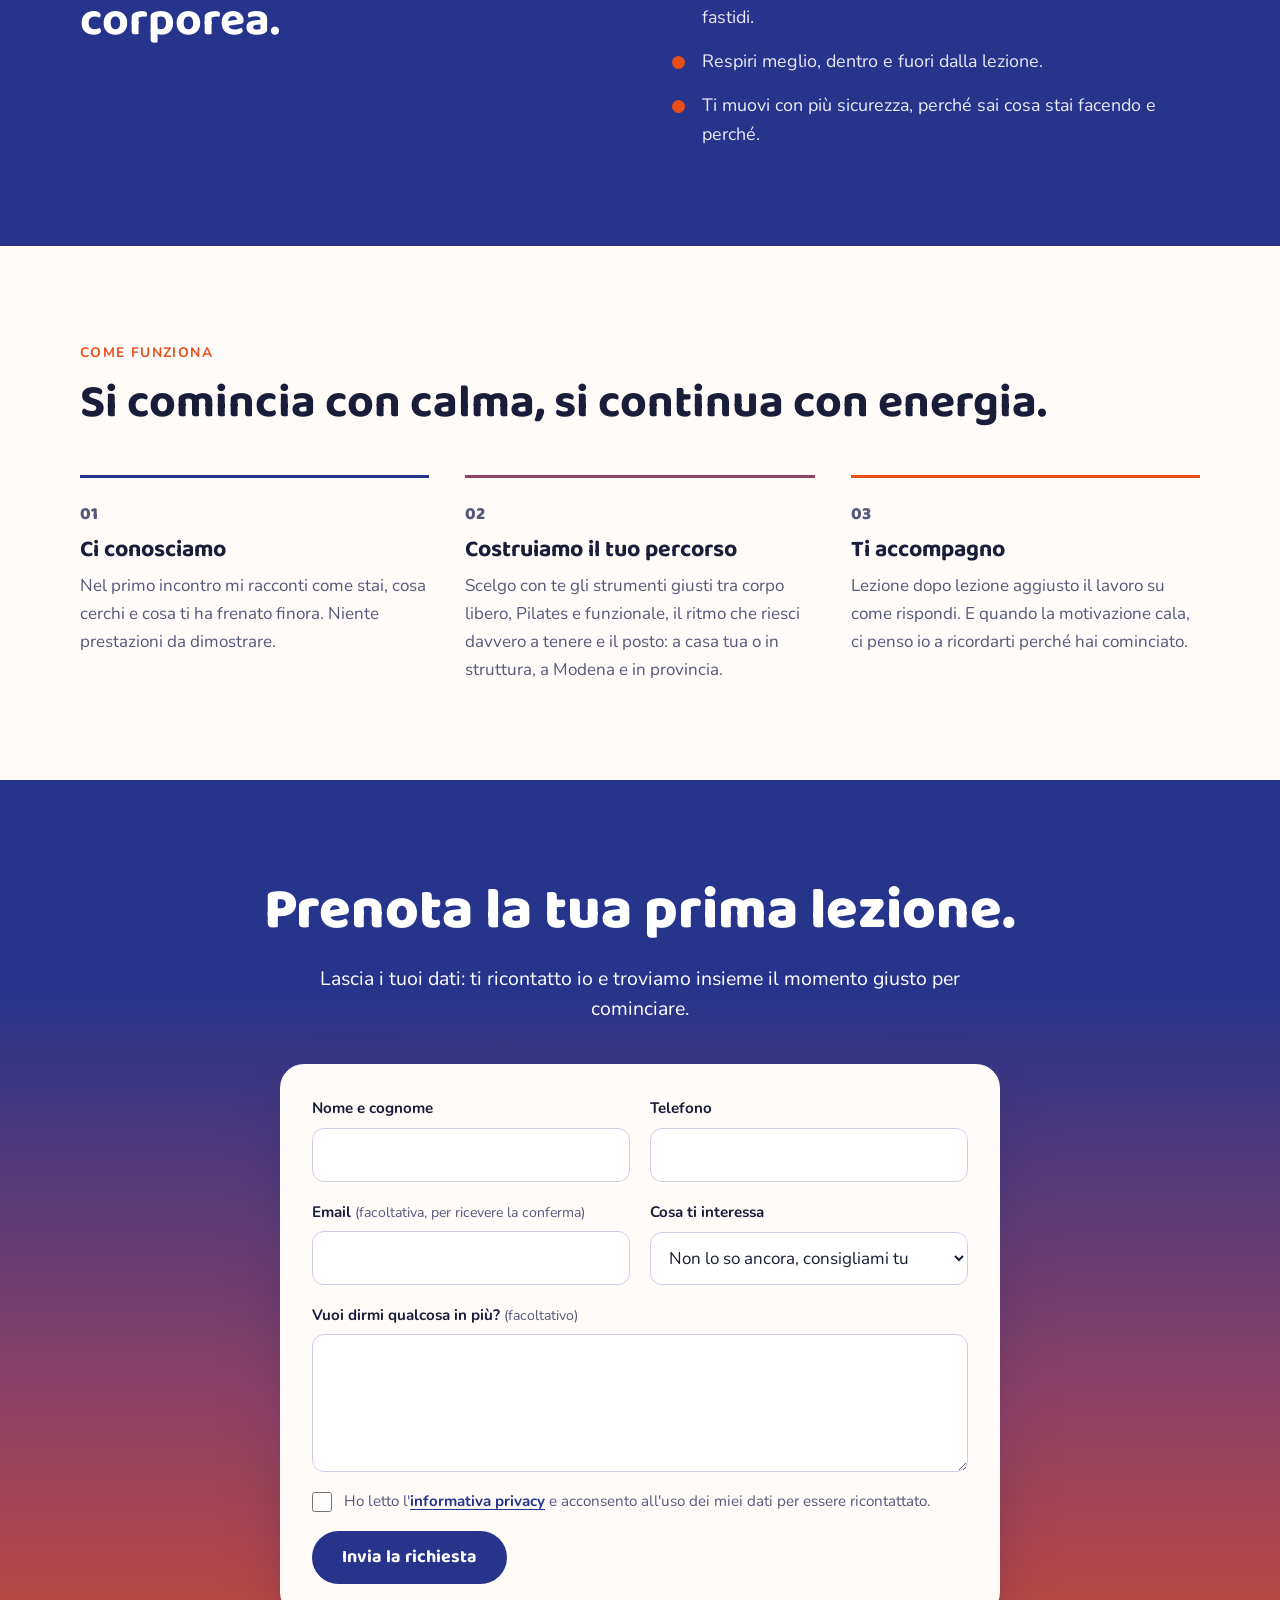
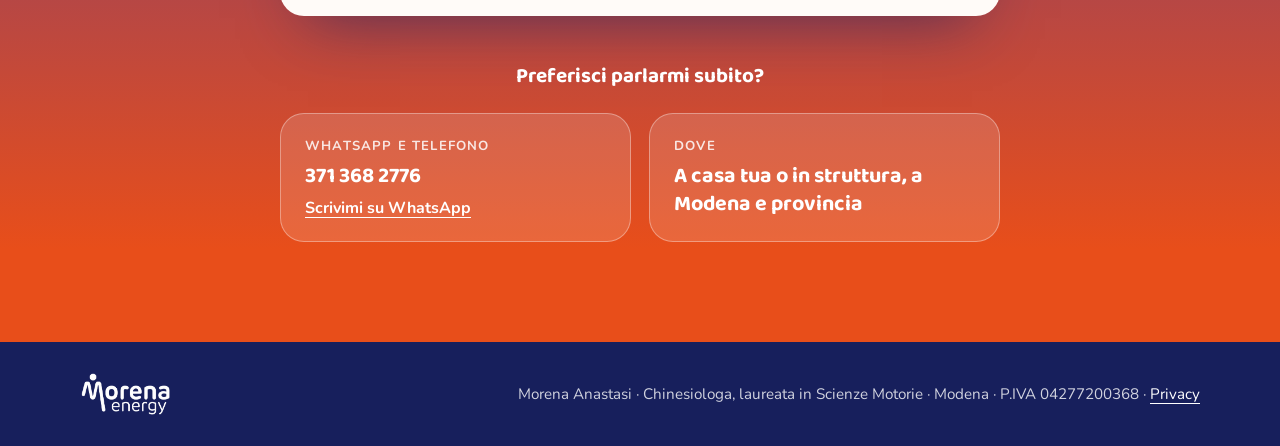
==== commit 0b53d954: "Aggiungi la sezione sulla ginnastica prima, durante e dopo la gravidanza Co-Authored-By: Claude Fabl" ====
--- a/index.html
+++ b/index.html
@@ -29,6 +29,7 @@
     <nav class="menu" aria-label="Sezioni del sito">
       <a href="#chi-sono">Chi sono</a>
       <a href="#cosa-facciamo">Cosa facciamo</a>
+      <a href="#gravidanza">Gravidanza</a>
       <a href="#consapevolezza">Il metodo</a>
       <a href="#come-funziona">Come funziona</a>
     </nav>
@@ -110,6 +111,33 @@
     </div>
   </section>
 
+  <section class="sezione" id="gravidanza">
+    <div class="contenitore">
+      <p class="etichetta">Gravidanza</p>
+      <h2 class="titolo-stretto">Ginnastica prima, durante e dopo la gravidanza.</h2>
+      <p class="prosa introduzione">In pochi mesi il corpo cambia molto. Ti accompagno in ogni fase con un lavoro dolce e su misura, sempre in accordo con le indicazioni del tuo ginecologo o della tua ostetrica.</p>
+      <ol class="fasi">
+        <li>
+          <span class="fase">Prima</span>
+          <h3>Prepari il corpo</h3>
+          <p>Rinforzi schiena, addome profondo e pavimento pelvico, e impari a respirare bene. Arrivi alla gravidanza con un corpo più forte e più consapevole.</p>
+        </li>
+        <li>
+          <span class="fase">Durante</span>
+          <h3>Ti muovi con la pancia che cresce</h3>
+          <p>Esercizi dolci, adattati a ogni trimestre: mobilità, postura, respiro e pavimento pelvico. Per sentirti bene nel corpo che cambia e prepararti al parto.</p>
+        </li>
+        <li>
+          <span class="fase">Dopo</span>
+          <h3>Ritrovi il tuo corpo</h3>
+          <p>Si riparte con calma, quando il medico dà il via libera: pavimento pelvico, addome, postura e la forza che serve con un bambino in braccio. Anche a casa tua, con il piccolo vicino.</p>
+        </li>
+      </ol>
+      <p class="nota">Prima di cominciare ti chiedo il via libera del tuo medico: la ginnastica accompagna i controlli, non li sostituisce.</p>
+      <a href="#contatti" class="bottone bottone-pieno">Chiedimi informazioni</a>
+    </div>
+  </section>
+
   <section class="sezione sezione-blu" id="consapevolezza">
     <div class="contenitore due-colonne">
       <div>
@@ -180,6 +208,7 @@
             <option>Corpo libero</option>
             <option>Pilates</option>
             <option>Allenamento funzionale</option>
+            <option>Ginnastica in gravidanza (prima, durante, dopo)</option>
             <option>Respiro e meditazione</option>
           </select>
         </div>
--- a/stile.css
+++ b/stile.css
@@ -4,6 +4,7 @@
   --blu-scuro: #171F5C;
   --prugna: #934263;
   --arancio: #E84E1A;
+  --arancio-scuro: #C63D0E;
   --inchiostro: #1A1D3A;
   --grigio: #55587A;
   --carta: #FFFBF8;
@@ -239,6 +240,37 @@
 }
 .passi h3 { margin-bottom: 10px; }
 .passi p { color: var(--grigio); }
+
+/* Fasi della gravidanza: prima, durante, dopo */
+.introduzione { max-width: 38em; margin-top: 18px; }
+.fasi {
+  list-style: none;
+  margin: 40px 0 0;
+  padding: 0;
+  display: grid;
+  grid-template-columns: repeat(3, 1fr);
+  gap: 36px;
+}
+.fasi li { border-top: 3px solid var(--blu); padding-top: 22px; }
+.fasi li:nth-child(2) { border-color: var(--prugna); }
+.fasi li:nth-child(3) { border-color: var(--arancio); }
+.fase {
+  display: inline-block;
+  font-weight: 700;
+  font-size: 0.82rem;
+  letter-spacing: 0.09em;
+  text-transform: uppercase;
+  color: #fff;
+  background: var(--blu);
+  border-radius: 999px;
+  padding: 4px 14px;
+  margin-bottom: 14px;
+}
+.fasi li:nth-child(2) .fase { background: var(--prugna); }
+.fasi li:nth-child(3) .fase { background: var(--arancio-scuro); }
+.fasi h3 { margin-bottom: 10px; }
+.fasi p { color: var(--grigio); }
+.nota { color: var(--grigio); font-size: 0.98rem; margin: 34px 0 24px; max-width: 44em; }
 
 /* Chiusura e contatti */
 .chiusura {
@@ -376,7 +408,8 @@
   .apertura-foto { justify-self: center; width: min(78%, 340px); }
   .pallino { width: 48px; height: 48px; left: -14px; }
   .sezione { padding: 68px 0; }
-  .schede, .passi, .contatti, .modulo { grid-template-columns: 1fr; }
+  .schede, .passi, .fasi, .contatti, .modulo { grid-template-columns: 1fr; }
+  .fasi { gap: 28px; }
   .modulo { padding: 24px 20px; }
   .passi { gap: 28px; }
   .chiusura { padding: 76px 0; }
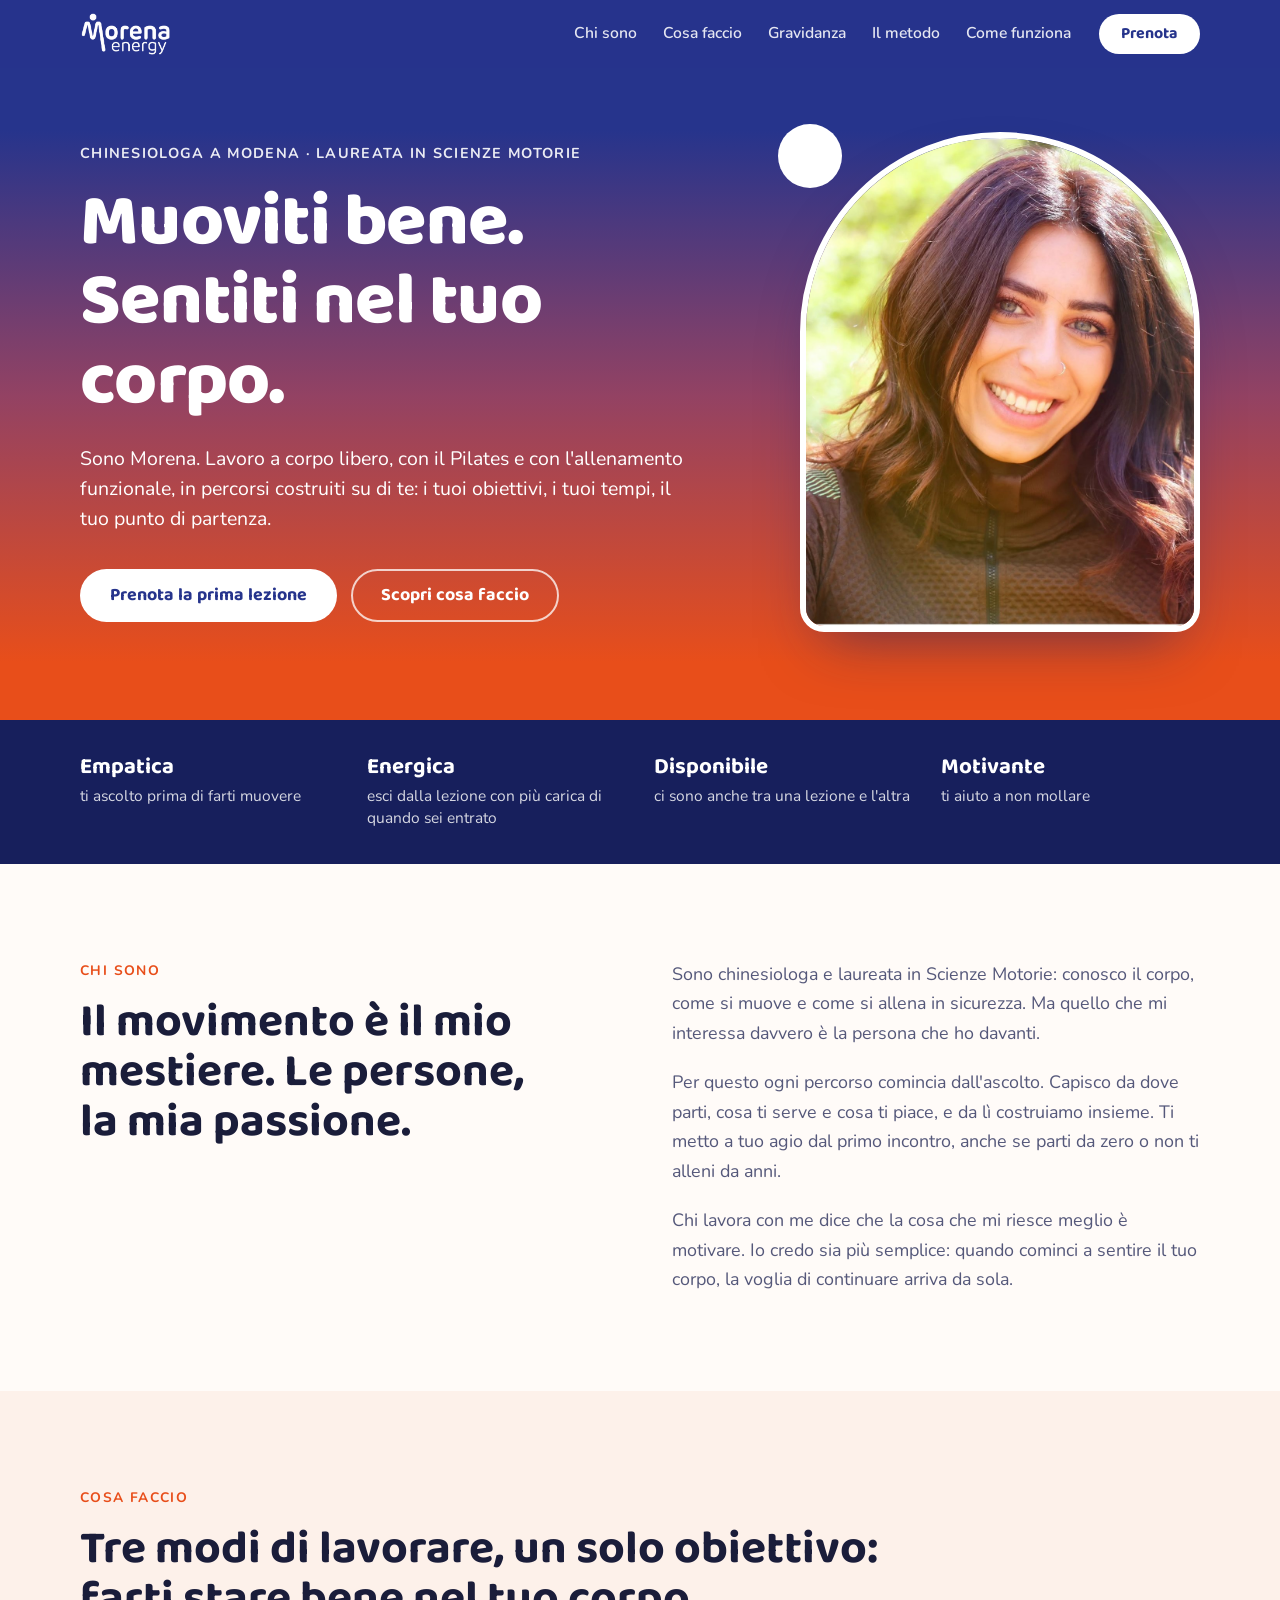
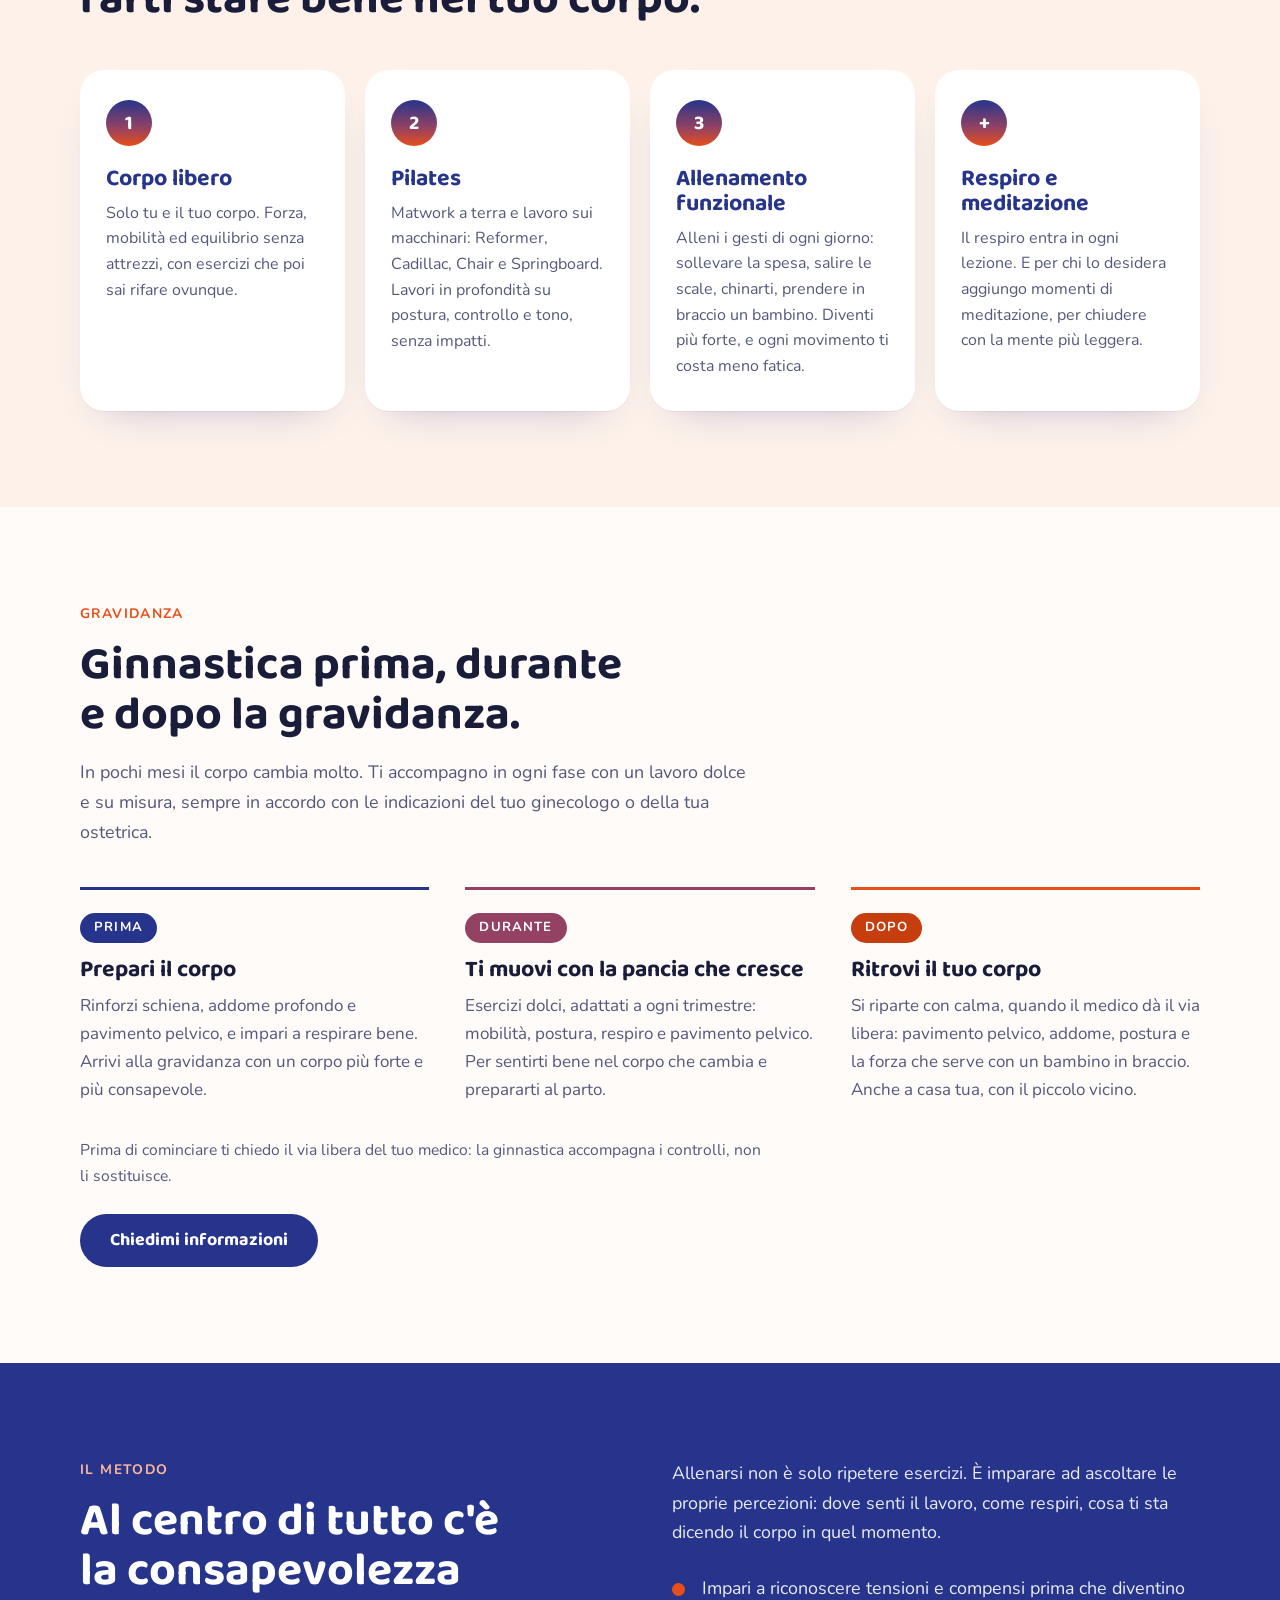
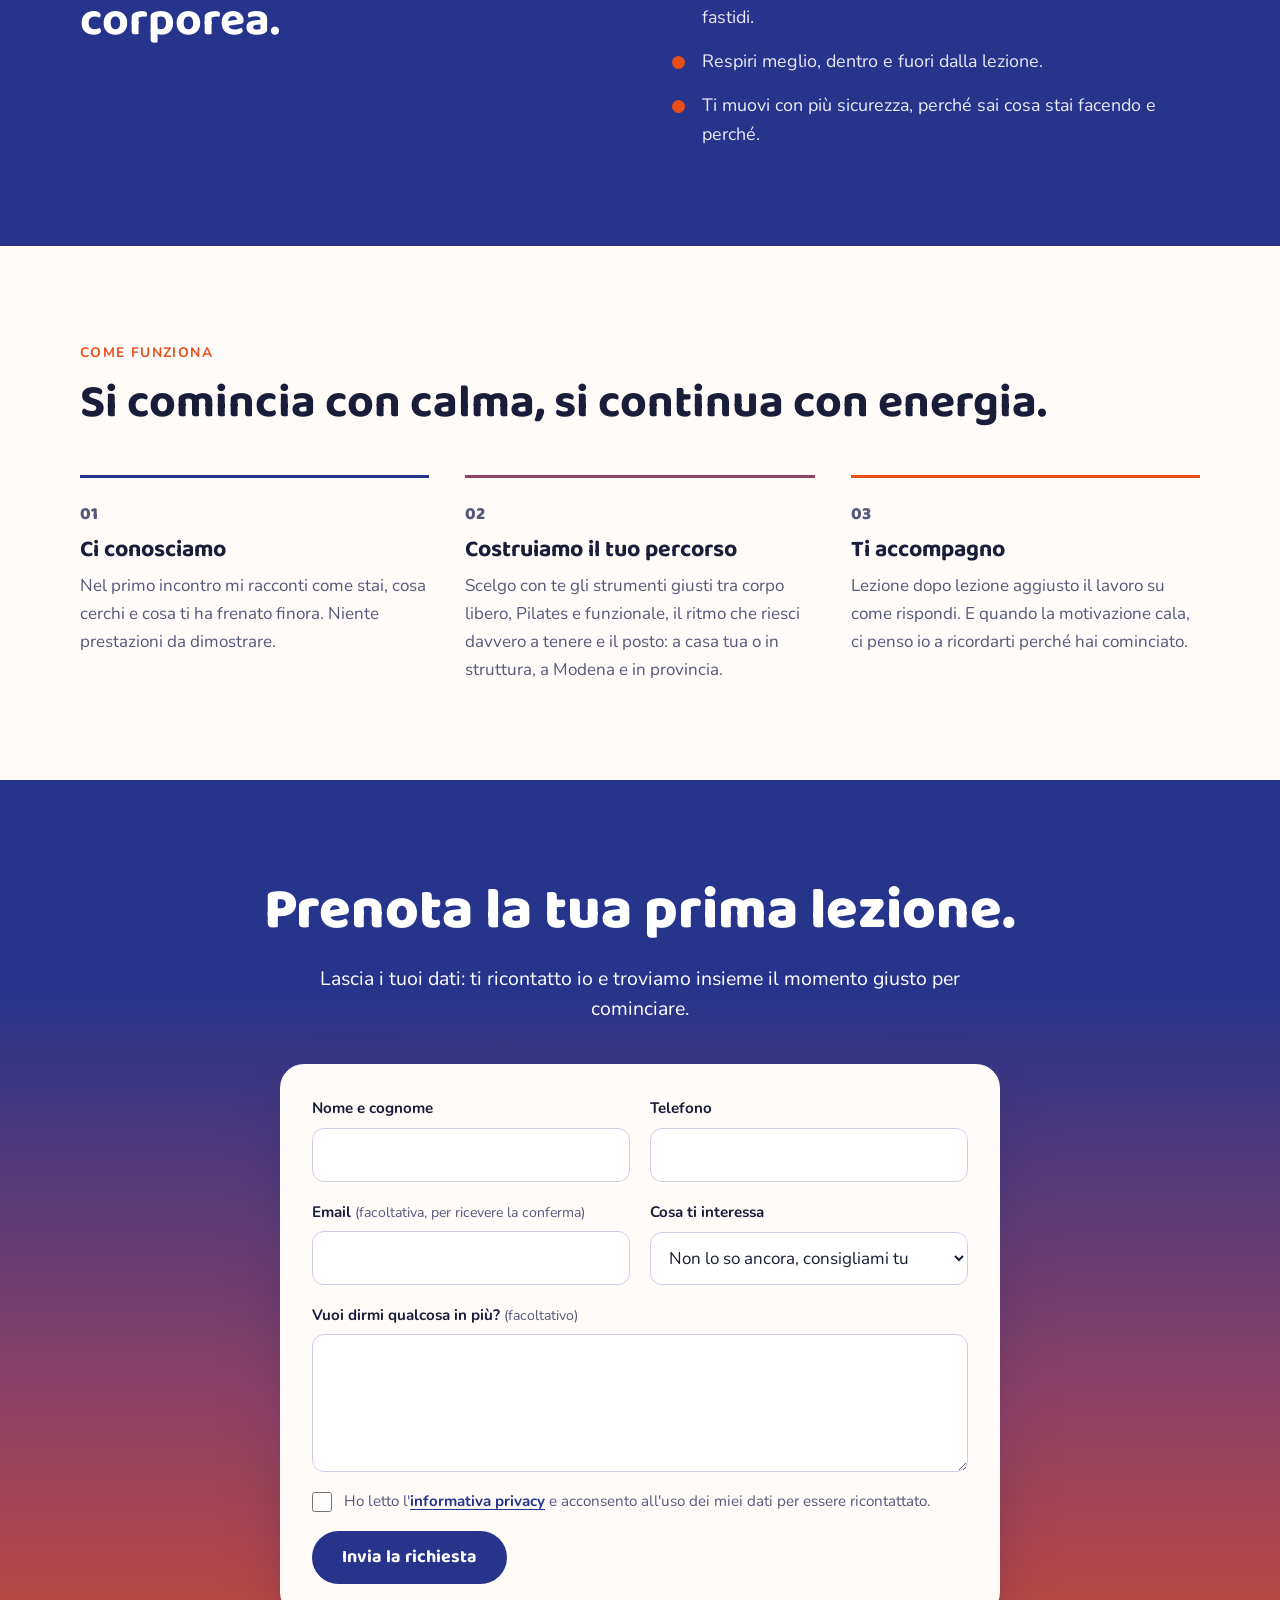
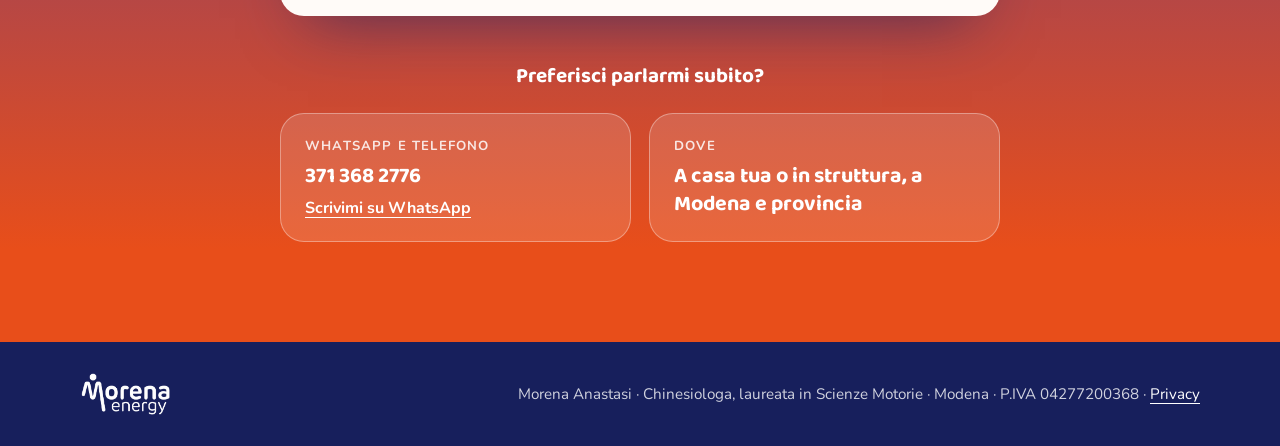
==== commit d27269c0: "Cambia "Cosa facciamo" in "Cosa faccio" Co-Authored-By: Claude Fable 5.1 <noreply@anthropic.com>" ====
--- a/index.html
+++ b/index.html
@@ -28,7 +28,7 @@
     </a>
     <nav class="menu" aria-label="Sezioni del sito">
       <a href="#chi-sono">Chi sono</a>
-      <a href="#cosa-facciamo">Cosa facciamo</a>
+      <a href="#cosa-faccio">Cosa faccio</a>
       <a href="#gravidanza">Gravidanza</a>
       <a href="#consapevolezza">Il metodo</a>
       <a href="#come-funziona">Come funziona</a>
@@ -47,7 +47,7 @@
         <p class="sommario">Sono Morena. Lavoro a corpo libero, con il Pilates e con l'allenamento funzionale, in percorsi costruiti su di te: i tuoi obiettivi, i tuoi tempi, il tuo punto di partenza.</p>
         <div class="azioni">
           <a href="#contatti" class="bottone bottone-chiaro">Prenota la prima lezione</a>
-          <a href="#cosa-facciamo" class="bottone bottone-contorno">Scopri cosa facciamo</a>
+          <a href="#cosa-faccio" class="bottone bottone-contorno">Scopri cosa faccio</a>
         </div>
       </div>
       <div class="apertura-foto">
@@ -82,9 +82,9 @@
     </div>
   </section>
 
-  <section class="sezione sezione-tinta" id="cosa-facciamo">
-    <div class="contenitore">
-      <p class="etichetta">Cosa facciamo</p>
+  <section class="sezione sezione-tinta" id="cosa-faccio">
+    <div class="contenitore">
+      <p class="etichetta">Cosa faccio</p>
       <h2 class="titolo-stretto">Tre modi di lavorare, un solo obiettivo: farti stare bene nel tuo corpo.</h2>
       <div class="schede">
         <article class="scheda">
